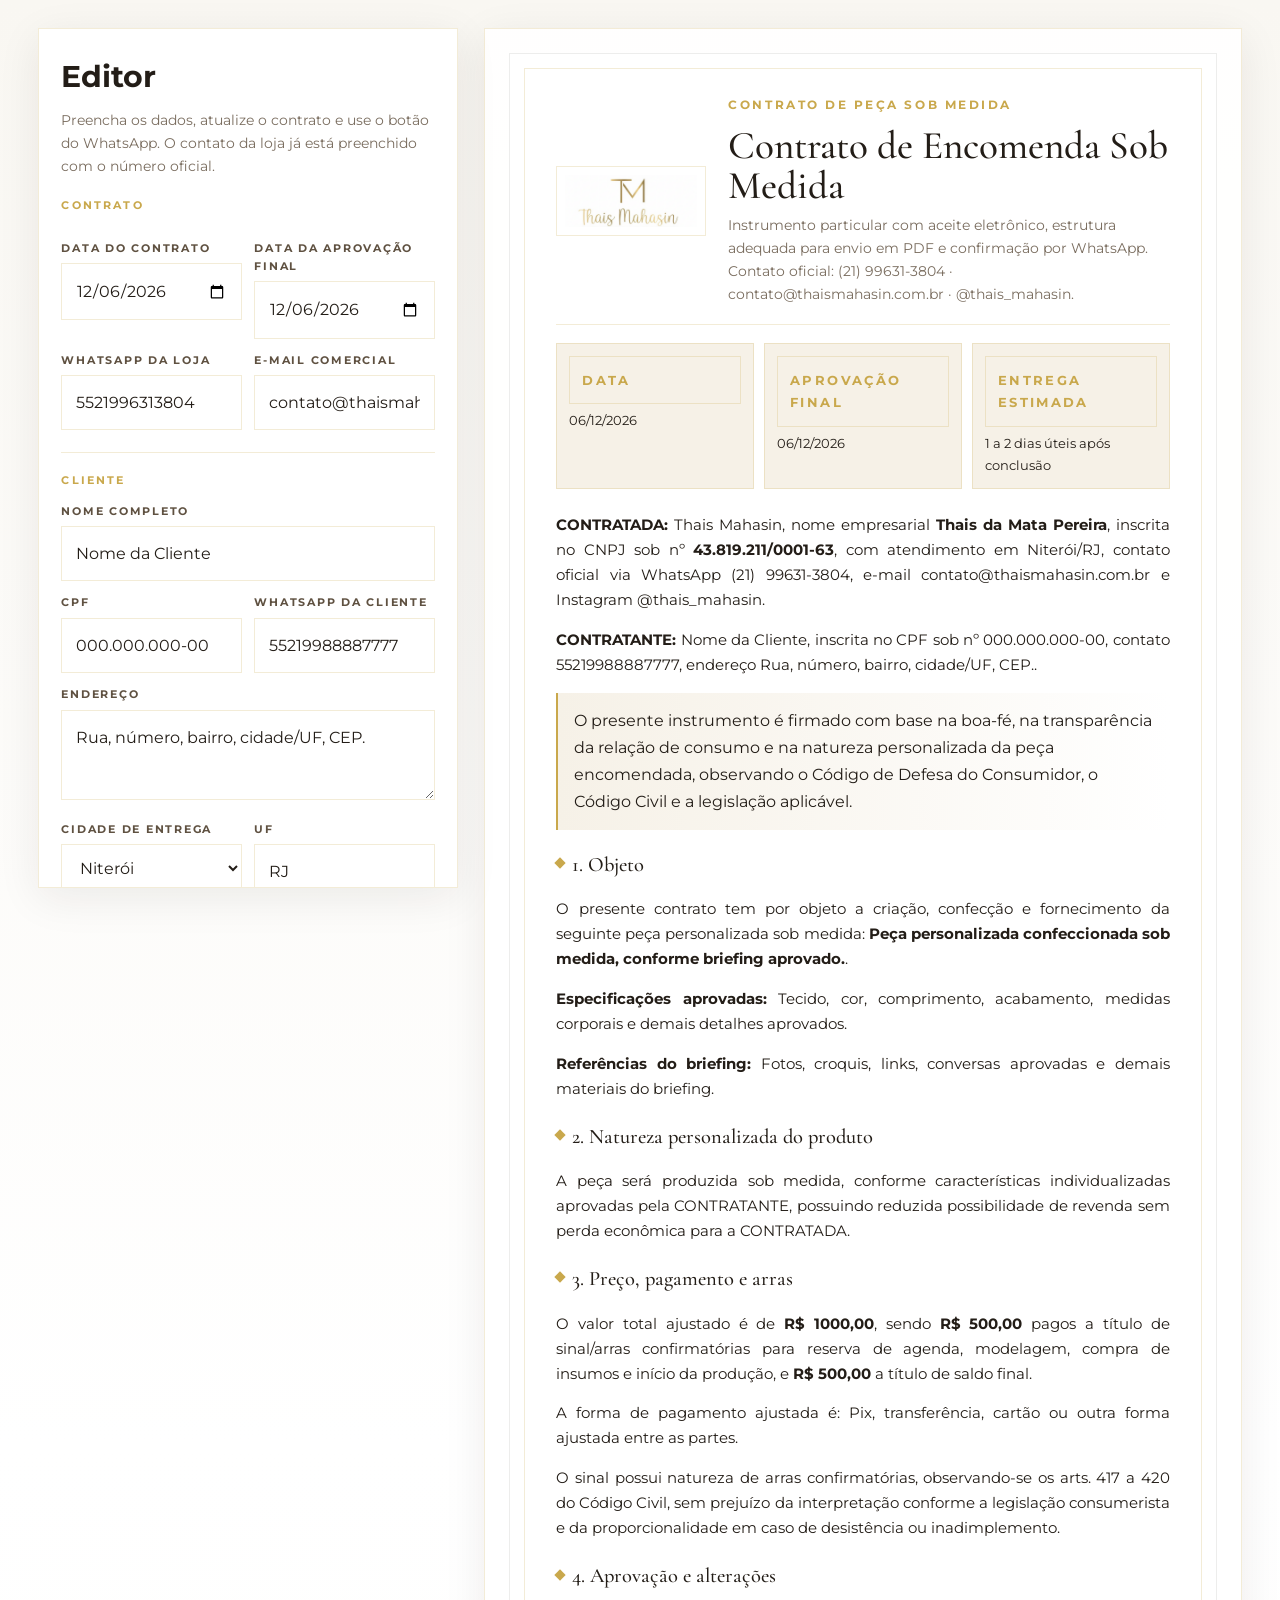
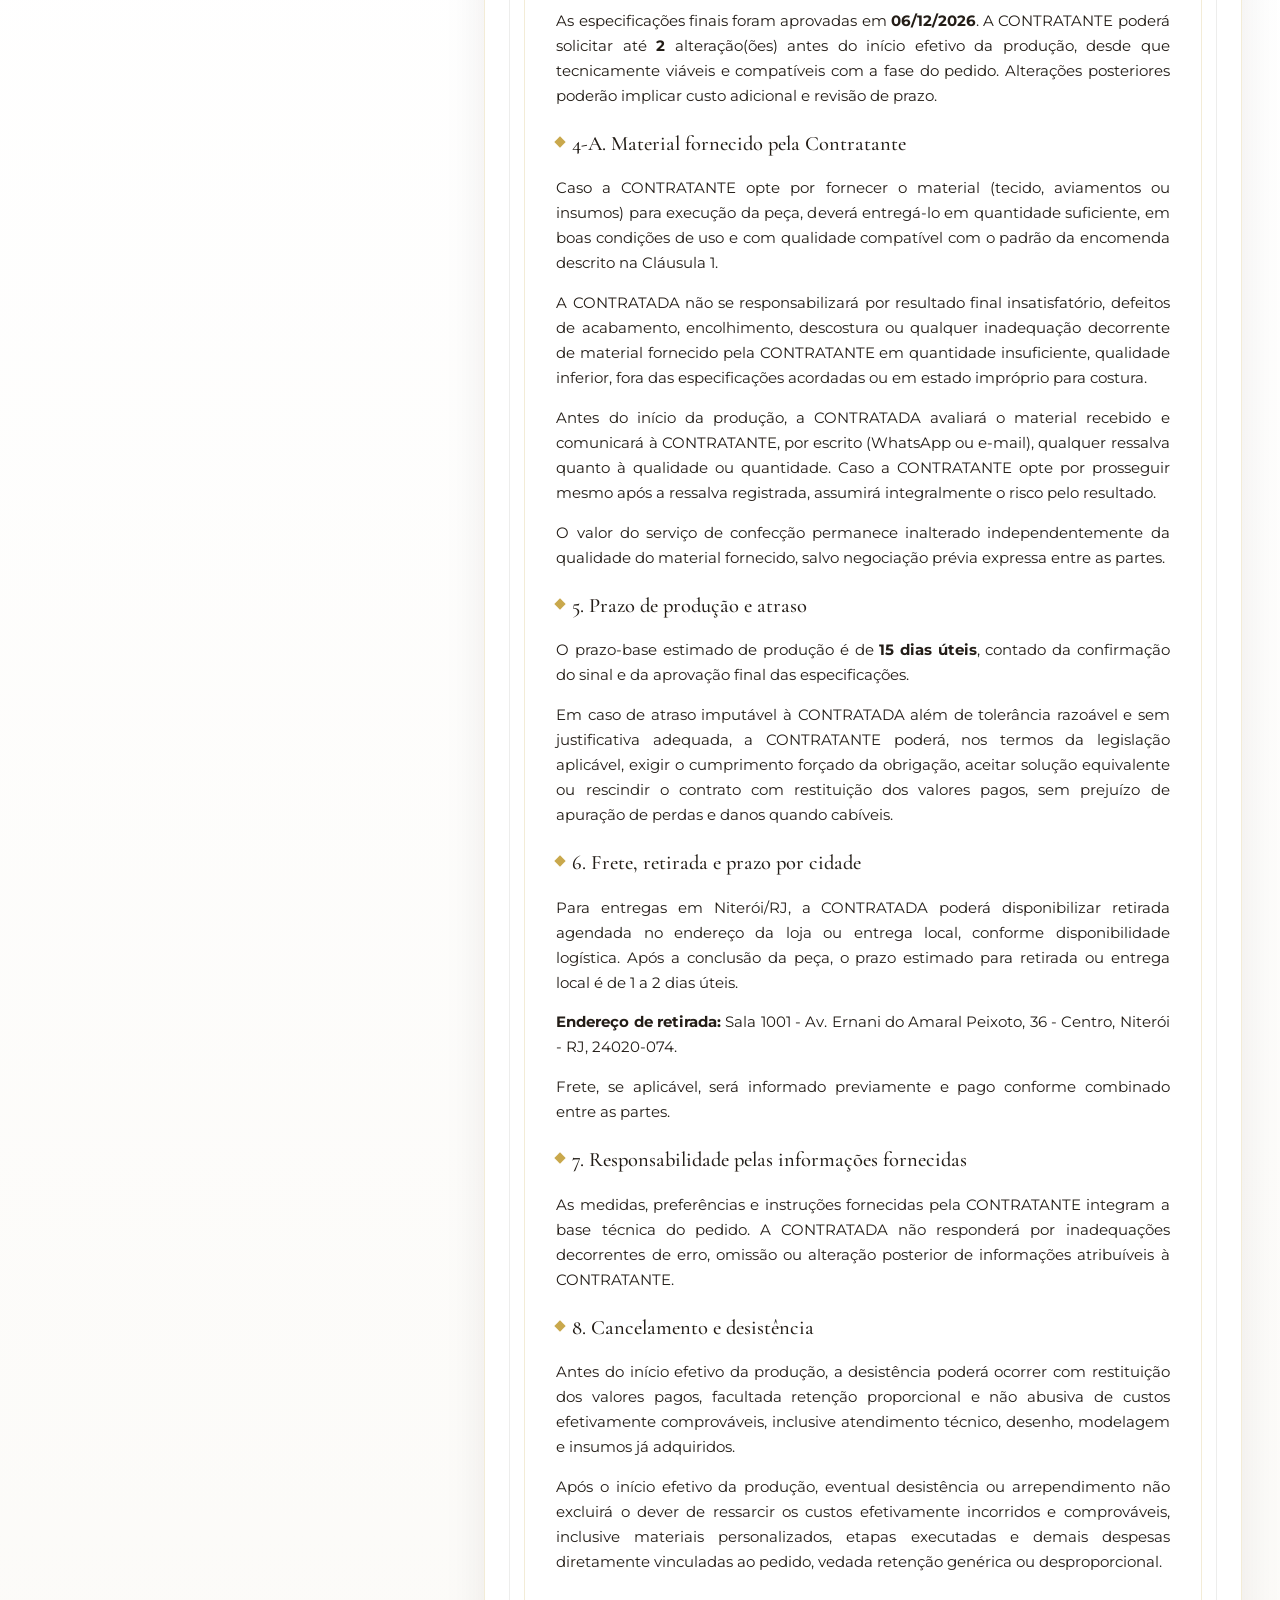
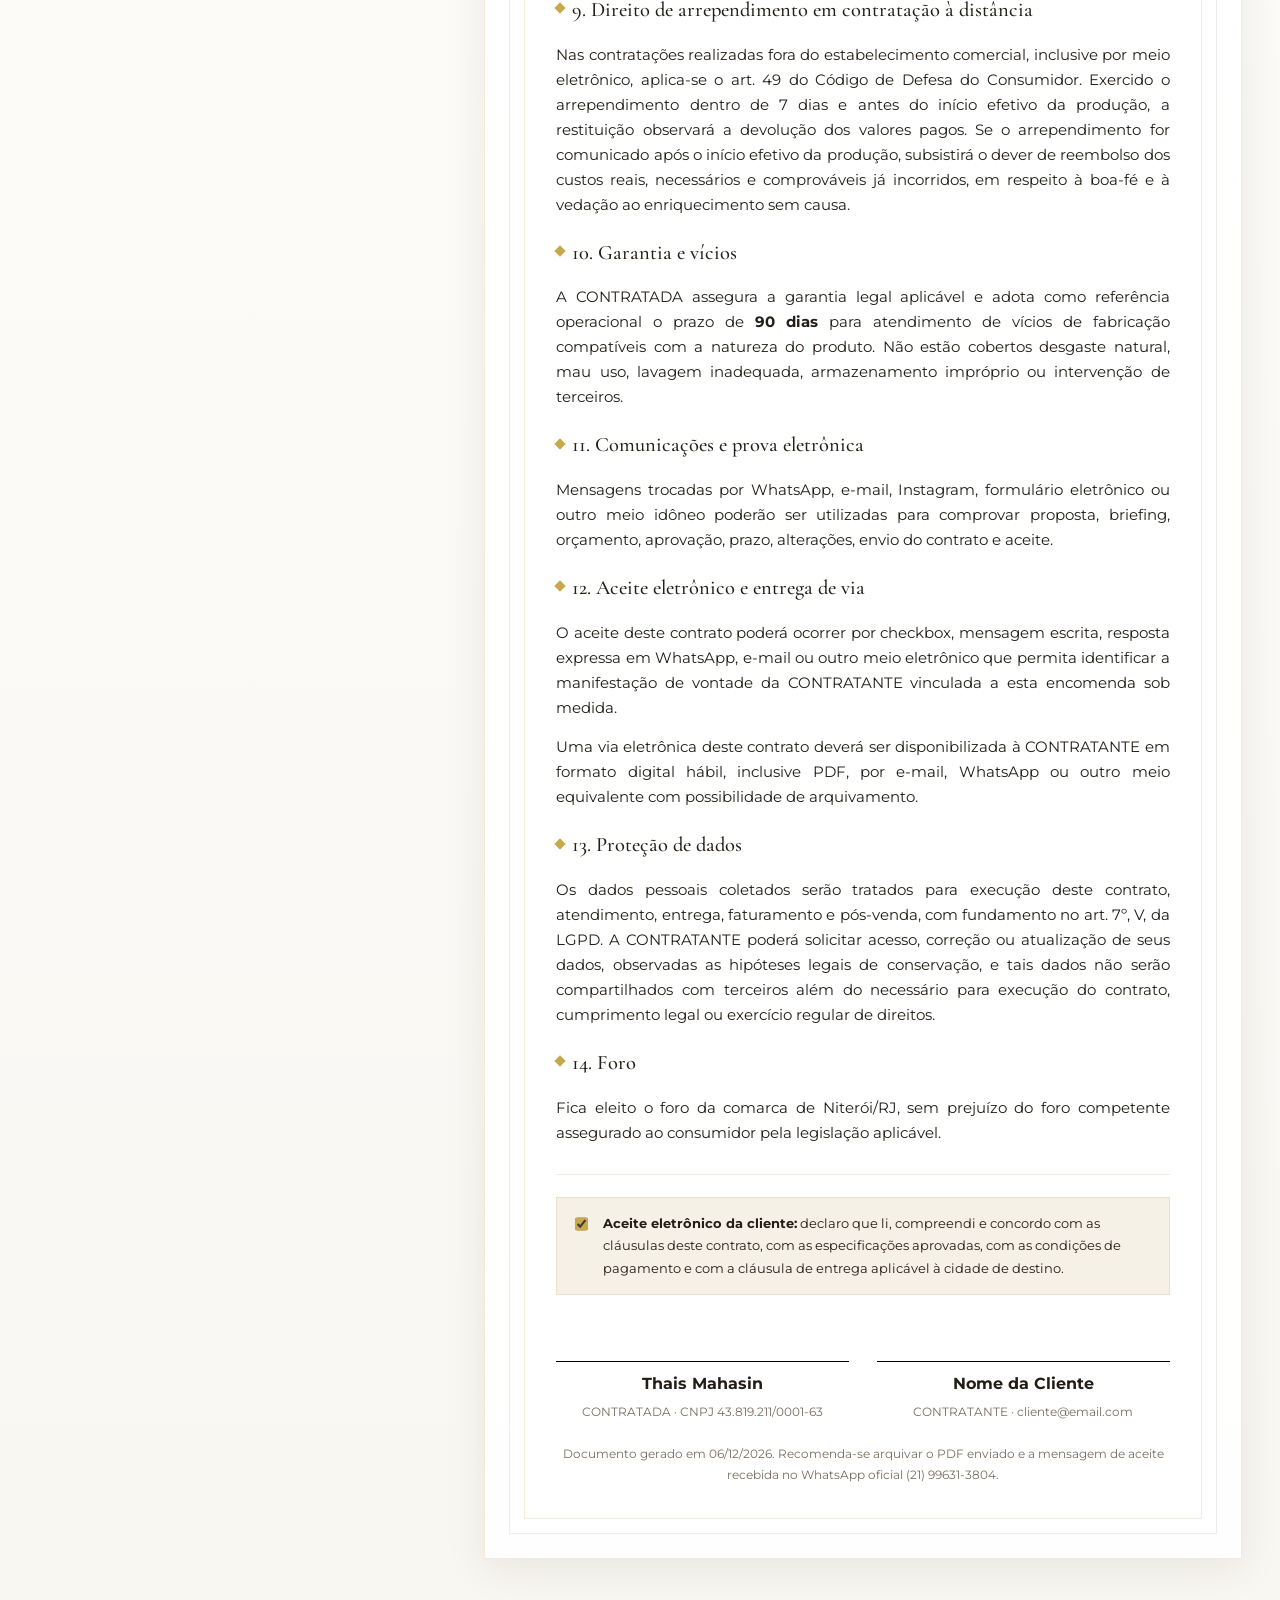
==== contract.html @ 8e506d3c "Add files via upload" ====
<!DOCTYPE html>
<html lang="pt-BR">
<head>
  <meta charset="UTF-8" />
  <meta name="viewport" content="width=device-width, initial-scale=1.0" />
  <title>Contrato | Thais Mahasin</title>
  <link rel="preconnect" href="https://fonts.googleapis.com" />
  <link rel="preconnect" href="https://fonts.gstatic.com" crossorigin />
  <link href="https://fonts.googleapis.com/css2?family=Cormorant+Garamond:wght@400;500;600&family=Montserrat:wght@300;400;500;600;700&display=swap" rel="stylesheet" />
  <style>
    :root {
      --bg: #faf8f4;
      --card: #ffffff;
      --text: #231d17;
      --muted: #7a6d5f;
      --gold: #c9a84c;
      --gold-2: #e4cc86;
      --line: rgba(201,168,76,.22);
      --soft: #f6f1e7;
      --shadow: 0 10px 40px rgba(35,29,23,.08);
      --ok: #128c7e;
    }
    * { box-sizing: border-box; }
    body {
      margin: 0;
      font-family: 'Montserrat', sans-serif;
      color: var(--text);
      background: linear-gradient(180deg, #f9f7f2 0%, #fff 30%, #f9f7f2 100%);
      line-height: 1.7;
    }
    .container { width: min(94%, 1380px); margin: 0 auto; }
    .hero {
      padding: 36px 0 22px;
      border-bottom: 1px solid var(--line);
      background: radial-gradient(circle at top right, rgba(201,168,76,.08), transparent 30%), var(--bg);
    }
    .hero-grid { display: grid; grid-template-columns: 360px 1fr; gap: 28px; align-items: center; }
    .brand, .panel, .preview { background: rgba(255,255,255,.94); border: 1px solid var(--line); box-shadow: var(--shadow); }
    .brand { padding: 24px; }
    .brand-top { display: flex; gap: 18px; align-items: center; }
    .brand-logo { width: 120px; border: 1px solid var(--line); padding: 8px; background: #fff; }
    .brand h1, .title, .contract-title, .clause-title { font-family: 'Cormorant Garamond', serif; font-weight: 500; }
    .brand h1 { margin: 0 0 4px; font-size: 2rem; }
    .eyebrow {
      font-size: .72rem; text-transform: uppercase; letter-spacing: .22em; color: var(--gold); font-weight: 700; margin-bottom: 10px;
    }
    .hero-copy .title { font-size: clamp(2.1rem, 4vw, 3.2rem); margin: 0 0 8px; line-height: 1.05; }
    .hero-copy p { margin: 0; color: var(--muted); max-width: 720px; }
    .meta { margin-top: 18px; display: grid; grid-template-columns: 1fr 1fr; gap: 12px; }
    .meta div { padding: 12px; background: var(--soft); border: 1px solid var(--line); font-size: .82rem; }
    .workspace { padding: 28px 0 54px; }
    .grid { display: grid; grid-template-columns: 420px 1fr; gap: 26px; align-items: start; }
    .panel { padding: 22px; position: sticky; top: 20px; max-height: calc(100vh - 40px); overflow: auto; }
    .panel-title { margin: 0 0 6px; font-size: 1.9rem; }
    .panel-sub { margin: 0 0 18px; color: var(--muted); font-size: .85rem; }
    .section { margin-top: 22px; padding-top: 18px; border-top: 1px solid var(--line); }
    .section:first-of-type { margin-top: 0; padding-top: 0; border-top: 0; }
    .section-name { font-size: .68rem; text-transform: uppercase; letter-spacing: .2em; color: var(--gold); font-weight: 700; margin-bottom: 12px; }
    label { display: block; font-size: .68rem; text-transform: uppercase; letter-spacing: .16em; font-weight: 700; color: #5f5141; margin: 12px 0 6px; }
    input, textarea, select {
      width: 100%; border: 1px solid var(--line); background: #fff; padding: 13px 14px; font: inherit; color: var(--text);
    }
    textarea { min-height: 90px; resize: vertical; }
    input:focus, textarea:focus, select:focus { outline: 2px solid rgba(201,168,76,.14); border-color: var(--gold); }
    .two { display: grid; grid-template-columns: 1fr 1fr; gap: 12px; }
    .actions { display: flex; flex-wrap: wrap; gap: 10px; margin-top: 18px; }
    button {
      border: 0; cursor: pointer; padding: 13px 18px; font: inherit; font-size: .76rem; text-transform: uppercase; letter-spacing: .14em; font-weight: 700;
    }
    .btn-gold { background: linear-gradient(135deg, var(--gold), var(--gold-2)); color: #fff; }
    .btn-outline { background: transparent; border: 1px solid var(--line); color: var(--text); }
    .btn-wa { background: var(--ok); color: #fff; }
    .hint { margin-top: 14px; padding: 14px; background: var(--soft); border: 1px solid var(--line); color: var(--muted); font-size: .8rem; }

    .preview { padding: 24px; }
    .sheet { max-width: 860px; margin: 0 auto; background: #fff; border: 1px solid rgba(35,29,23,.08); position: relative; }
    .sheet::before { content: ''; position: absolute; inset: 14px; border: 1px solid var(--line); pointer-events: none; }
    .sheet-inner { position: relative; z-index: 1; padding: 42px 46px 48px; }
    .contract-head { display: grid; grid-template-columns: 150px 1fr; gap: 22px; align-items: center; padding-bottom: 18px; border-bottom: 1px solid var(--line); }
    .contract-logo { width: 150px; background: #fff; border: 1px solid var(--line); padding: 8px; }
    .contract-title { margin: 0 0 8px; font-size: 2.45rem; line-height: 1.02; }
    .contract-sub { color: var(--muted); font-size: .85rem; }
    .ribbon { display: grid; grid-template-columns: repeat(3, 1fr); gap: 10px; margin: 18px 0 24px; }
    .ribbon div { border: 1px solid var(--line); background: var(--soft); padding: 12px; font-size: .82rem; }
    .mini { font-size: .63rem; text-transform: uppercase; letter-spacing: .18em; color: var(--gold); font-weight: 700; margin-bottom: 5px; }
    .contract-body p, .contract-body li { font-size: .92rem; text-align: justify; }
    .clause-title { font-size: 1.28rem; margin: 18px 0 8px; padding-left: 16px; position: relative; }
    .clause-title::before { content: ''; position: absolute; left: 0; top: .55em; width: 8px; height: 8px; background: var(--gold); transform: rotate(45deg); }
    .highlight { padding: 14px 16px; background: linear-gradient(90deg, var(--soft), #fff); border-left: 2px solid var(--gold); margin: 14px 0; }
    .signature { margin-top: 28px; border-top: 1px solid var(--line); padding-top: 22px; }
    .accept-box { padding: 14px; background: var(--soft); border: 1px solid var(--line); display: flex; gap: 12px; align-items: flex-start; font-size: .84rem; }
    .accept-box input { width: 18px; height: 18px; accent-color: var(--gold); margin-top: 3px; }
    .sign-grid { display: grid; grid-template-columns: 1fr 1fr; gap: 28px; margin-top: 22px; }
    .sign { padding-top: 44px; text-align: center; }
    .line { border-top: 1px solid #000; margin-bottom: 8px; }
    .foot { text-align: center; color: var(--muted); font-size: .74rem; margin-top: 20px; }

    @media (max-width: 1100px) {
      .hero-grid, .grid { grid-template-columns: 1fr; }
      .panel { position: static; max-height: none; }
    }
    @media (max-width: 760px) {
      .two, .ribbon, .meta, .contract-head, .sign-grid { grid-template-columns: 1fr; }
      .sheet-inner { padding: 24px; }
    }
    @media print {
      @page { size: A4; margin: 10mm; }
      .hero, .panel { display: none !important; }
      .workspace { padding: 0; }
      .preview { padding: 0; border: 0; box-shadow: none; }
      .sheet { max-width: none; border: 0; box-shadow: none; }
      .sheet-inner { padding: 16mm 12mm; }
      .sheet::before { inset: 8px; }
    }
  </style>
</head>
<body>
  <section class="workspace">
    <div class="container">
      <div class="grid">
        <aside class="panel">
          <h3 class="panel-title">Editor</h3>
          <p class="panel-sub">Preencha os dados, atualize o contrato e use o botão do WhatsApp. O contato da loja já está preenchido com o número oficial.</p>
          <div class="section">
            <div class="section-name">Contrato</div>
            <div class="two">
              <div>
                <label for="contractDate">Data do contrato</label>
                <input id="contractDate" type="date" />
              </div>
              <div>
                <label for="approvalDate">Data da aprovação final</label>
                <input id="approvalDate" type="date" />
              </div>
            </div>
            <div class="two">
              <div>
                <label for="storeWhatsApp">WhatsApp da loja</label>
                <input id="storeWhatsApp" value="5521996313804" />
              </div>
              <div>
                <label for="storeEmail">E-mail comercial</label>
                <input id="storeEmail" value="contato@thaismahasin.com.br" />
              </div>
            </div>
          </div>

          <div class="section">
            <div class="section-name">Cliente</div>
            <label for="clientName">Nome completo</label>
            <input id="clientName" value="Nome da Cliente" />
            <div class="two">
              <div>
                <label for="clientDoc">CPF</label>
                <input id="clientDoc" value="000.000.000-00" />
              </div>
              <div>
                <label for="clientPhone">WhatsApp da cliente</label>
                <input id="clientPhone" value="55219988887777" />
              </div>
            </div>
            <label for="clientAddress">Endereço</label>
            <textarea id="clientAddress">Rua, número, bairro, cidade/UF, CEP.</textarea>
            <div class="two">
              <div>
                <label for="clientCity">Cidade de entrega</label>
                <select id="clientCity">
                  <option>Niterói</option>
                  <option>São Gonçalo</option>
                  <option>Rio de Janeiro</option>
                  <option>Maricá</option>
                  <option>Itaboraí</option>
                  <option>Outra cidade</option>
                </select>
              </div>
              <div>
                <label for="clientState">UF</label>
                <input id="clientState" value="RJ" />
              </div>
            </div>
            <label for="digitalEmail">E-mail</label>
            <input id="digitalEmail" value="cliente@email.com" />
          </div>

          <div class="section">
            <div class="section-name">Peça</div>
            <label for="productDescription">Descrição da peça</label>
            <textarea id="productDescription">Peça personalizada confeccionada sob medida, conforme briefing aprovado.</textarea>
            <label for="measurements">Medidas e especificações</label>
            <textarea id="measurements">Tecido, cor, comprimento, acabamento, medidas corporais e demais detalhes aprovados.</textarea>
            <label for="references">Referências e anexos</label>
            <textarea id="references">Fotos, croquis, links, conversas aprovadas e demais materiais do briefing.</textarea>
          </div>

          <div class="section">
            <div class="section-name">Condições comerciais</div>
            <div class="two">
              <div>
                <label for="totalPrice">Valor total (R$)</label>
                <input id="totalPrice" value="1000,00" />
              </div>
              <div>
                <label for="signalValue">Sinal / arras (R$)</label>
                <input id="signalValue" value="500,00" />
              </div>
            </div>
            <div class="two">
              <div>
                <label for="remainingPayment">Saldo final (R$)</label>
                <input id="remainingPayment" value="500,00" />
              </div>
              <div>
                <label for="productionDays">Prazo base de produção</label>
                <input id="productionDays" value="15 dias úteis" />
              </div>
            </div>
            <div class="two">
              <div>
                <label for="maxChanges">Máximo de alterações</label>
                <input id="maxChanges" value="2" />
              </div>
              <div>
                <label for="warrantyDays">Garantia (dias)</label>
                <input id="warrantyDays" value="90" />
              </div>
            </div>
            <label for="paymentMethod">Forma de pagamento</label>
            <input id="paymentMethod" value="Pix, transferência, cartão ou outra forma ajustada entre as partes" />
            <label for="pickupAddress">Endereço de retirada</label>
            <textarea id="pickupAddress">Sala 1001 - Av. Ernani do Amaral Peixoto, 36 - Centro, Niterói - RJ, 24020-074.</textarea>
            <label for="extraDelivery">Observações sobre entrega</label>
            <textarea id="extraDelivery">Frete, se aplicável, será informado previamente e pago conforme combinado entre as partes.</textarea>
          </div>

          <div class="actions">
            <button class="btn-gold" onclick="updateContract()">Atualizar contrato</button>
            <button class="btn-outline" onclick="window.print()">Gerar PDF</button>
            <button class="btn-wa" onclick="sendWhatsAppAcceptance()">Aceitar contrato</button>
          </div>

          <div class="hint">
            O botão <strong>Aceitar contrato</strong> abre o WhatsApp oficial da marca com uma mensagem pronta para a cliente confirmar eletronicamente a encomenda. Esse aceite é útil como prova complementar junto com o PDF enviado à cliente.
          </div>
        </aside>

        <main class="preview">
          <div class="sheet">
            <div class="sheet-inner" id="contract"></div>
          </div>
        </main>
      </div>
    </div>
  </section>

  <script>
    const COMPANY = {
      fantasyName: 'Thais Mahasin',
      legalName: 'Thais da Mata Pereira',
      cnpj: '43.819.211/0001-63',
      city: 'Niterói/RJ',
      pickupAddress: 'Sala 1001 - Av. Ernani do Amaral Peixoto, 36 - Centro, Niterói - RJ, 24020-074.',
      whatsapp: '(21) 99631-3804',
      whatsappDigits: '5521996313804',
      email: 'contato@thaismahasin.com.br',
      instagram: '@thais_mahasin',
      hours: 'Seg a Sex, 9h – 18h'
    };

    function g(id) { return document.getElementById(id).value.trim(); }
    function fmtDate(v) {
      if (!v) return '__/__/____';
      const [y,m,d] = v.split('-');
      return `${d}/${m}/${y}`;
    }
    function normalizePhone(v) { return (v || '').replace(/\D/g, ''); }

    function freightRule(city, uf) {
      const c = (city || '').toLowerCase();
      uf = (uf || '').toUpperCase();
      if (c === 'niterói') return {
        eta: '1 a 2 dias úteis após conclusão',
        clause: 'Para entregas em Niterói/RJ, a CONTRATADA poderá disponibilizar retirada agendada no endereço da loja ou entrega local, conforme disponibilidade logística. Após a conclusão da peça, o prazo estimado para retirada ou entrega local é de 1 a 2 dias úteis.'
      };
      if (c === 'são gonçalo') return {
        eta: '1 a 3 dias úteis após conclusão',
        clause: 'Para entregas em São Gonçalo/RJ, a entrega poderá ocorrer por motoboy, operador logístico local ou retirada agendada na loja, com frete previamente informado. Após a conclusão da peça, o prazo estimado é de 1 a 3 dias úteis.'
      };
      if (c === 'rio de janeiro') return {
        eta: '2 a 4 dias úteis após conclusão',
        clause: 'Para entregas na cidade do Rio de Janeiro/RJ, a entrega poderá ocorrer por operador logístico, aplicativo ou retirada agendada na loja. O frete será previamente informado e o prazo estimado, após a conclusão da peça, é de 2 a 4 dias úteis.'
      };
      if (c === 'maricá' || c === 'itaboraí') return {
        eta: '2 a 5 dias úteis após conclusão',
        clause: `Para entregas em ${city}/${uf}, a entrega poderá ocorrer por envio regional ou retirada na loja, conforme ajuste entre as partes. O frete será previamente informado e o prazo estimado, após a conclusão da peça, é de 2 a 5 dias úteis.`
      };
      return {
        eta: '2 a 7 dias úteis após conclusão',
        clause: `Para entregas em ${city}/${uf}, o envio poderá ocorrer por Correios, transportadora ou outro operador logístico compatível. O frete será previamente informado e o prazo de transporte passará a contar após a conclusão da peça e a quitação do saldo.`
      };
    }

    function dataObj() {
      return {
        contractDate: fmtDate(g('contractDate')),
        approvalDate: fmtDate(g('approvalDate')),
        clientName: g('clientName'),
        clientDoc: g('clientDoc'),
        clientPhone: g('clientPhone'),
        clientAddress: g('clientAddress'),
        clientCity: g('clientCity'),
        clientState: g('clientState'),
        digitalEmail: g('digitalEmail'),
        productDescription: g('productDescription'),
        measurements: g('measurements'),
        references: g('references'),
        totalPrice: g('totalPrice'),
        signalValue: g('signalValue'),
        remainingPayment: g('remainingPayment'),
        productionDays: g('productionDays'),
        maxChanges: g('maxChanges'),
        warrantyDays: g('warrantyDays'),
        paymentMethod: g('paymentMethod'),
        pickupAddress: g('pickupAddress'),
        extraDelivery: g('extraDelivery')
      };
    }

    function updateContract() {
      const d = dataObj();
      const freight = freightRule(d.clientCity, d.clientState);
      document.getElementById('contract').innerHTML = `
        <div class="contract-head">
          <img class="contract-logo" src="assets/img/logo/logo.png" alt="Logo Thais Mahasin" />
          <div>
            <div class="eyebrow">Contrato de peça sob medida</div>
            <h1 class="contract-title">Contrato de Encomenda Sob Medida</h1>
            <div class="contract-sub">Instrumento particular com aceite eletrônico, estrutura adequada para envio em PDF e confirmação por WhatsApp. Contato oficial: ${COMPANY.whatsapp} · ${COMPANY.email} · ${COMPANY.instagram}.</div>
          </div>
        </div>

        <div class="ribbon">
          <div><div class="mini">Data</div>${d.contractDate}</div>
          <div><div class="mini">Aprovação final</div>${d.approvalDate}</div>
          <div><div class="mini">Entrega estimada</div>${freight.eta}</div>
        </div>

        <div class="contract-body">
          <p><strong>CONTRATADA:</strong> ${COMPANY.fantasyName}, nome empresarial <strong>${COMPANY.legalName}</strong>, inscrita no CNPJ sob nº <strong>${COMPANY.cnpj}</strong>, com atendimento em ${COMPANY.city}, contato oficial via WhatsApp ${COMPANY.whatsapp}, e-mail ${COMPANY.email} e Instagram ${COMPANY.instagram}.</p>
          <p><strong>CONTRATANTE:</strong> ${d.clientName}, inscrita no CPF sob nº ${d.clientDoc}, contato ${d.clientPhone}, endereço ${d.clientAddress}.</p>

          <div class="highlight">O presente instrumento é firmado com base na boa-fé, na transparência da relação de consumo e na natureza personalizada da peça encomendada, observando o Código de Defesa do Consumidor, o Código Civil e a legislação aplicável.</div>

          <h3 class="clause-title">1. Objeto</h3>
          <p>O presente contrato tem por objeto a criação, confecção e fornecimento da seguinte peça personalizada sob medida: <strong>${d.productDescription}</strong>.</p>
          <p><strong>Especificações aprovadas:</strong> ${d.measurements}</p>
          <p><strong>Referências do briefing:</strong> ${d.references}</p>

          <h3 class="clause-title">2. Natureza personalizada do produto</h3>
          <p>A peça será produzida sob medida, conforme características individualizadas aprovadas pela CONTRATANTE, possuindo reduzida possibilidade de revenda sem perda econômica para a CONTRATADA.</p>

          <h3 class="clause-title">3. Preço, pagamento e arras</h3>
          <p>O valor total ajustado é de <strong>R$ ${d.totalPrice}</strong>, sendo <strong>R$ ${d.signalValue}</strong> pagos a título de sinal/arras confirmatórias para reserva de agenda, modelagem, compra de insumos e início da produção, e <strong>R$ ${d.remainingPayment}</strong> a título de saldo final.</p>
          <p>A forma de pagamento ajustada é: ${d.paymentMethod}.</p>
          <p>O sinal possui natureza de arras confirmatórias, observando-se os arts. 417 a 420 do Código Civil, sem prejuízo da interpretação conforme a legislação consumerista e da proporcionalidade em caso de desistência ou inadimplemento.</p>

          <h3 class="clause-title">4. Aprovação e alterações</h3>
          <p>As especificações finais foram aprovadas em <strong>${d.approvalDate}</strong>. A CONTRATANTE poderá solicitar até <strong>${d.maxChanges}</strong> alteração(ões) antes do início efetivo da produção, desde que tecnicamente viáveis e compatíveis com a fase do pedido. Alterações posteriores poderão implicar custo adicional e revisão de prazo.</p>

          <h3 class="clause-title">4-A. Material fornecido pela Contratante</h3>
          <p>Caso a CONTRATANTE opte por fornecer o material (tecido, aviamentos ou insumos) para execução da peça, deverá entregá-lo em quantidade suficiente, em boas condições de uso e com qualidade compatível com o padrão da encomenda descrito na Cláusula 1.</p>
          <p>A CONTRATADA não se responsabilizará por resultado final insatisfatório, defeitos de acabamento, encolhimento, descostura ou qualquer inadequação decorrente de material fornecido pela CONTRATANTE em quantidade insuficiente, qualidade inferior, fora das especificações acordadas ou em estado impróprio para costura.</p>
          <p>Antes do início da produção, a CONTRATADA avaliará o material recebido e comunicará à CONTRATANTE, por escrito (WhatsApp ou e-mail), qualquer ressalva quanto à qualidade ou quantidade. Caso a CONTRATANTE opte por prosseguir mesmo após a ressalva registrada, assumirá integralmente o risco pelo resultado.</p>
          <p>O valor do serviço de confecção permanece inalterado independentemente da qualidade do material fornecido, salvo negociação prévia expressa entre as partes.</p>

          <h3 class="clause-title">5. Prazo de produção e atraso</h3>
          <p>O prazo-base estimado de produção é de <strong>${d.productionDays}</strong>, contado da confirmação do sinal e da aprovação final das especificações.</p>
          <p>Em caso de atraso imputável à CONTRATADA além de tolerância razoável e sem justificativa adequada, a CONTRATANTE poderá, nos termos da legislação aplicável, exigir o cumprimento forçado da obrigação, aceitar solução equivalente ou rescindir o contrato com restituição dos valores pagos, sem prejuízo de apuração de perdas e danos quando cabíveis.</p>

          <h3 class="clause-title">6. Frete, retirada e prazo por cidade</h3>
          <p>${freight.clause}</p>
          <p><strong>Endereço de retirada:</strong> ${d.pickupAddress}</p>
          <p>${d.extraDelivery}</p>

          <h3 class="clause-title">7. Responsabilidade pelas informações fornecidas</h3>
          <p>As medidas, preferências e instruções fornecidas pela CONTRATANTE integram a base técnica do pedido. A CONTRATADA não responderá por inadequações decorrentes de erro, omissão ou alteração posterior de informações atribuíveis à CONTRATANTE.</p>

          <h3 class="clause-title">8. Cancelamento e desistência</h3>
          <p>Antes do início efetivo da produção, a desistência poderá ocorrer com restituição dos valores pagos, facultada retenção proporcional e não abusiva de custos efetivamente comprováveis, inclusive atendimento técnico, desenho, modelagem e insumos já adquiridos.</p>
          <p>Após o início efetivo da produção, eventual desistência ou arrependimento não excluirá o dever de ressarcir os custos efetivamente incorridos e comprováveis, inclusive materiais personalizados, etapas executadas e demais despesas diretamente vinculadas ao pedido, vedada retenção genérica ou desproporcional.</p>

          <h3 class="clause-title">9. Direito de arrependimento em contratação à distância</h3>
          <p>Nas contratações realizadas fora do estabelecimento comercial, inclusive por meio eletrônico, aplica-se o art. 49 do Código de Defesa do Consumidor. Exercido o arrependimento dentro de 7 dias e antes do início efetivo da produção, a restituição observará a devolução dos valores pagos. Se o arrependimento for comunicado após o início efetivo da produção, subsistirá o dever de reembolso dos custos reais, necessários e comprováveis já incorridos, em respeito à boa-fé e à vedação ao enriquecimento sem causa.</p>

          <h3 class="clause-title">10. Garantia e vícios</h3>
          <p>A CONTRATADA assegura a garantia legal aplicável e adota como referência operacional o prazo de <strong>${d.warrantyDays} dias</strong> para atendimento de vícios de fabricação compatíveis com a natureza do produto. Não estão cobertos desgaste natural, mau uso, lavagem inadequada, armazenamento impróprio ou intervenção de terceiros.</p>

          <h3 class="clause-title">11. Comunicações e prova eletrônica</h3>
          <p>Mensagens trocadas por WhatsApp, e-mail, Instagram, formulário eletrônico ou outro meio idôneo poderão ser utilizadas para comprovar proposta, briefing, orçamento, aprovação, prazo, alterações, envio do contrato e aceite.</p>

          <h3 class="clause-title">12. Aceite eletrônico e entrega de via</h3>
          <p>O aceite deste contrato poderá ocorrer por checkbox, mensagem escrita, resposta expressa em WhatsApp, e-mail ou outro meio eletrônico que permita identificar a manifestação de vontade da CONTRATANTE vinculada a esta encomenda sob medida.</p>
          <p>Uma via eletrônica deste contrato deverá ser disponibilizada à CONTRATANTE em formato digital hábil, inclusive PDF, por e-mail, WhatsApp ou outro meio equivalente com possibilidade de arquivamento.</p>

          <h3 class="clause-title">13. Proteção de dados</h3>
          <p>Os dados pessoais coletados serão tratados para execução deste contrato, atendimento, entrega, faturamento e pós-venda, com fundamento no art. 7º, V, da LGPD. A CONTRATANTE poderá solicitar acesso, correção ou atualização de seus dados, observadas as hipóteses legais de conservação, e tais dados não serão compartilhados com terceiros além do necessário para execução do contrato, cumprimento legal ou exercício regular de direitos.</p>

          <h3 class="clause-title">14. Foro</h3>
          <p>Fica eleito o foro da comarca de Niterói/RJ, sem prejuízo do foro competente assegurado ao consumidor pela legislação aplicável.</p>

          <div class="signature">
            <div class="accept-box">
              <input type="checkbox" checked />
              <div><strong>Aceite eletrônico da cliente:</strong> declaro que li, compreendi e concordo com as cláusulas deste contrato, com as especificações aprovadas, com as condições de pagamento e com a cláusula de entrega aplicável à cidade de destino.</div>
            </div>
            <div class="sign-grid">
              <div class="sign">
                <div class="line"></div>
                <strong>${COMPANY.fantasyName}</strong><br />
                <span style="color: var(--muted); font-size: .78rem;">CONTRATADA · CNPJ ${COMPANY.cnpj}</span>
              </div>
              <div class="sign">
                <div class="line"></div>
                <strong>${d.clientName}</strong><br />
                <span style="color: var(--muted); font-size: .78rem;">CONTRATANTE · ${d.digitalEmail}</span>
              </div>
            </div>
          </div>

          <div class="foot">Documento gerado em ${d.contractDate}. Recomenda-se arquivar o PDF enviado e a mensagem de aceite recebida no WhatsApp oficial ${COMPANY.whatsapp}.</div>
        </div>
      `;
    }

    function sendWhatsAppAcceptance() {
      updateContract();
      const d = dataObj();
      const storePhone = normalizePhone(g('storeWhatsApp'));
      if (!storePhone) {
        alert('Preencha o WhatsApp da loja no formato com DDI e DDD. Ex.: 5521999999999');
        return;
      }
      const message = [
        'Olá, Thais Mahasin.',
        '',
        `Eu, ${d.clientName}, confirmo o ACEITE ELETRÔNICO deste contrato de encomenda sob medida.`,
        `CPF: ${d.clientDoc}`,
        `Data do contrato: ${d.contractDate}`,
        `Data de aprovação final: ${d.approvalDate}`,
        '',
        'Declaro que li e concordo com as cláusulas do contrato, com as especificações da peça sob medida, com as condições de pagamento, com a política de alterações, com o prazo de produção e com a cláusula de frete/entrega aplicável à minha encomenda.',
        '',
        'Também confirmo o recebimento de uma via digital do contrato.',
        '',
        'Nome completo:',
        d.clientName,
        'E-mail:',
        d.digitalEmail
      ].join('\n');
      const url = `https://wa.me/${storePhone}?text=${encodeURIComponent(message)}`;
      window.open(url, '_blank');
    }

    function fillExample() {
      const today = new Date().toISOString().slice(0,10);
      document.getElementById('contractDate').value = today;
      document.getElementById('approvalDate').value = today;
      document.getElementById('clientName').value = 'Marina Oliveira';
      document.getElementById('clientDoc').value = '123.456.789-00';
      document.getElementById('clientPhone').value = '55219988887777';
      document.getElementById('clientAddress').value = 'Rua Exemplo, 145, Icaraí, Niterói/RJ, CEP 24220-000.';
      document.getElementById('clientCity').value = 'Niterói';
      document.getElementById('clientState').value = 'RJ';
      document.getElementById('digitalEmail').value = 'marina@email.com';
      document.getElementById('pickupAddress').value = 'Sala 1001 - Av. Ernani do Amaral Peixoto, 36 - Centro, Niterói - RJ, 24020-074.';
      updateContract();
    }

    (function init() {
      const today = new Date().toISOString().slice(0,10);
      document.getElementById('contractDate').value = today;
      document.getElementById('approvalDate').value = today;
      updateContract();
    })();
  </script>
</body>
</html>
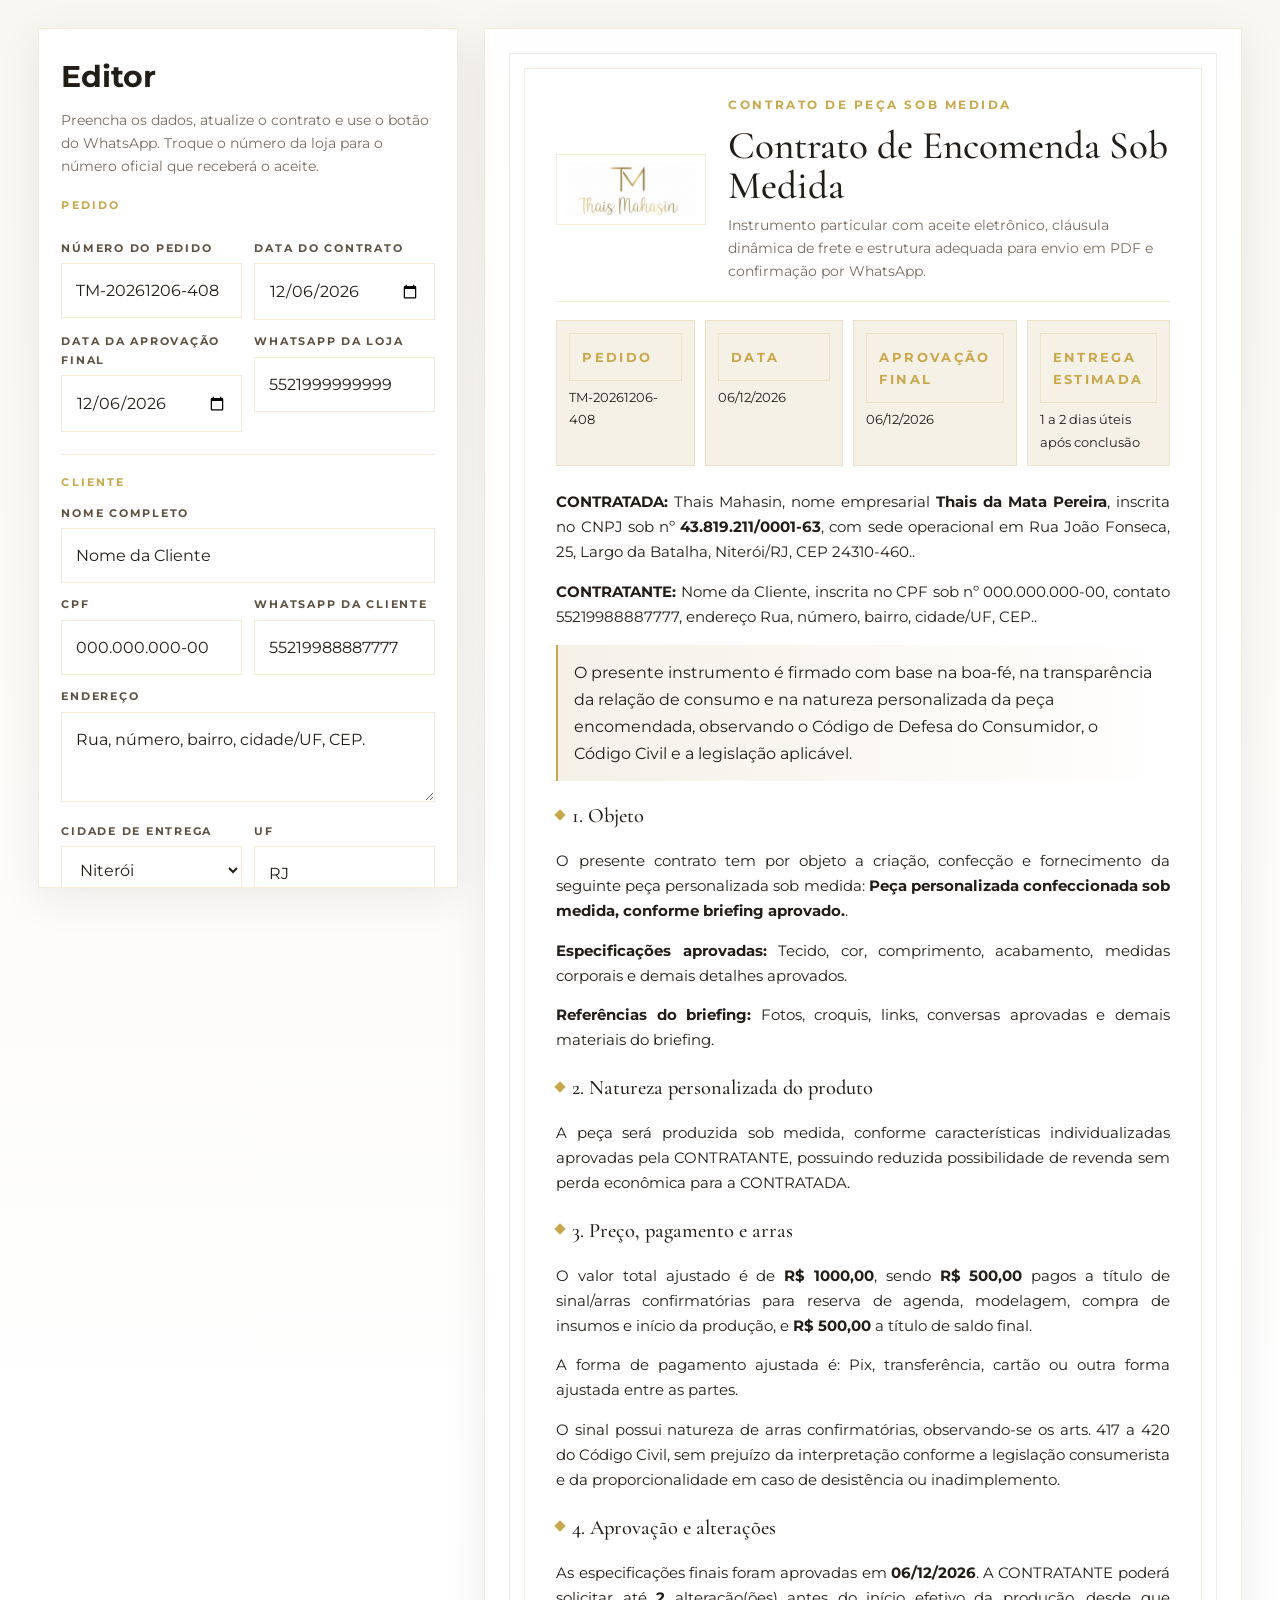
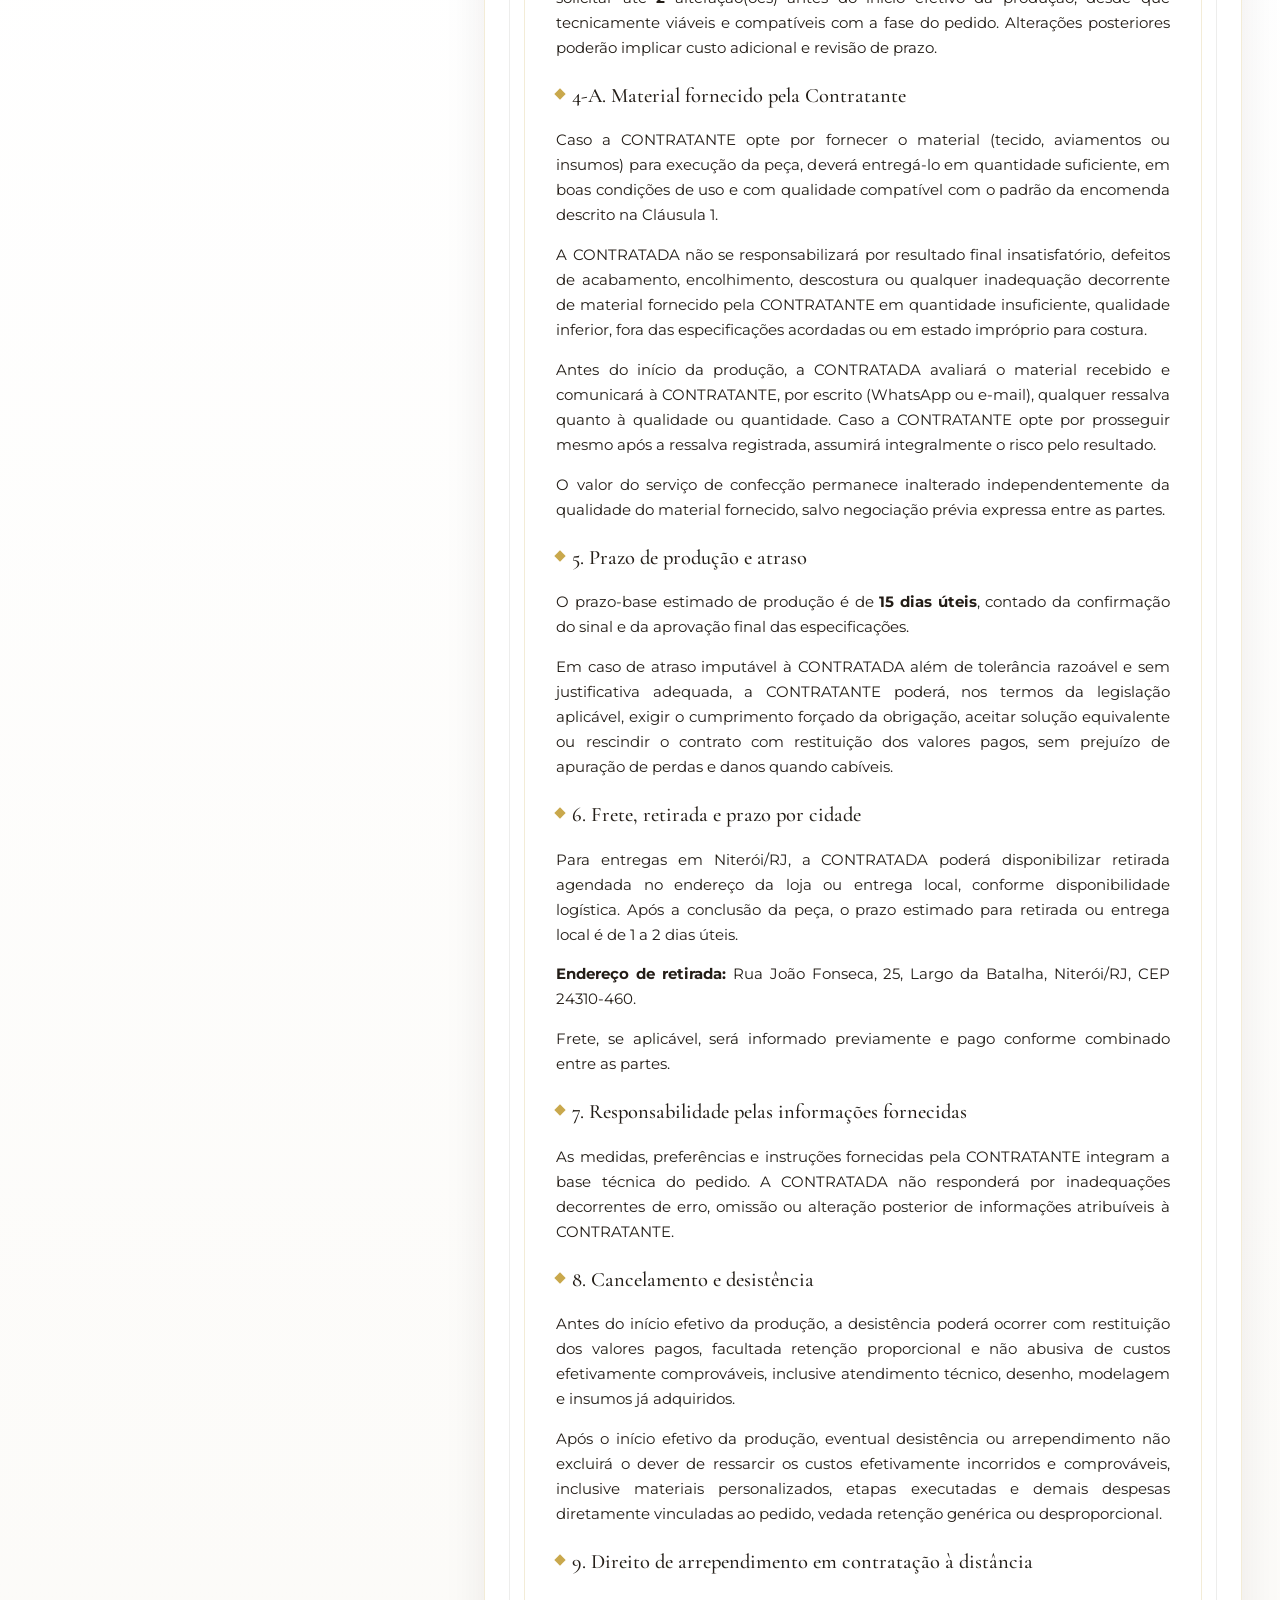
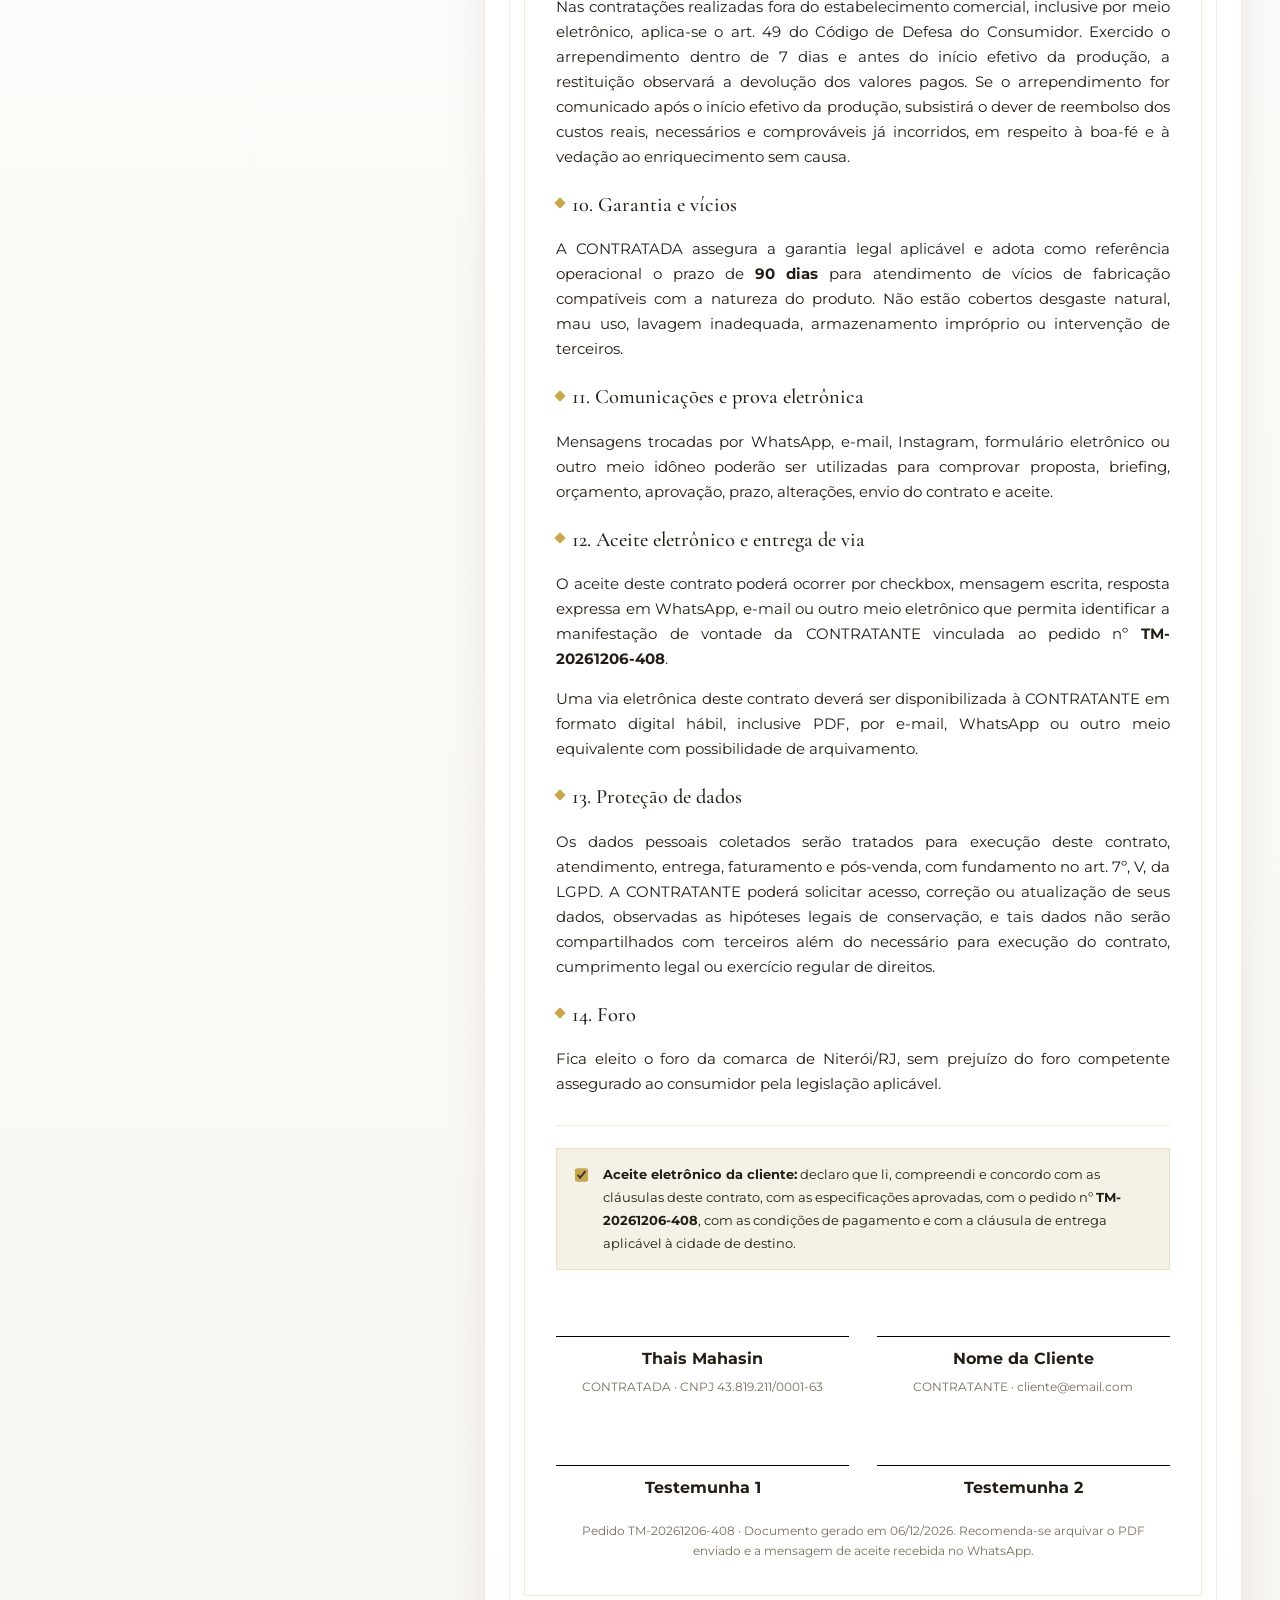
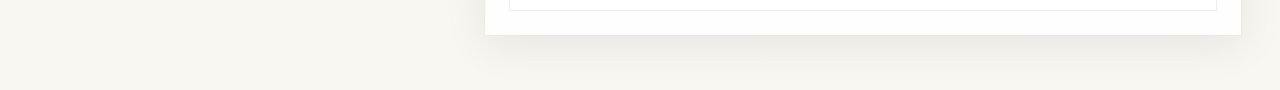
==== commit 1b5317d5: "Update contract details and improve text clarity" ====
--- a/contract.html
+++ b/contract.html
@@ -80,7 +80,7 @@
     .contract-logo { width: 150px; background: #fff; border: 1px solid var(--line); padding: 8px; }
     .contract-title { margin: 0 0 8px; font-size: 2.45rem; line-height: 1.02; }
     .contract-sub { color: var(--muted); font-size: .85rem; }
-    .ribbon { display: grid; grid-template-columns: repeat(3, 1fr); gap: 10px; margin: 18px 0 24px; }
+    .ribbon { display: grid; grid-template-columns: repeat(4, 1fr); gap: 10px; margin: 18px 0 24px; }
     .ribbon div { border: 1px solid var(--line); background: var(--soft); padding: 12px; font-size: .82rem; }
     .mini { font-size: .63rem; text-transform: uppercase; letter-spacing: .18em; color: var(--gold); font-weight: 700; margin-bottom: 5px; }
     .contract-body p, .contract-body li { font-size: .92rem; text-align: justify; }
@@ -120,27 +120,28 @@
       <div class="grid">
         <aside class="panel">
           <h3 class="panel-title">Editor</h3>
-          <p class="panel-sub">Preencha os dados, atualize o contrato e use o botão do WhatsApp. O contato da loja já está preenchido com o número oficial.</p>
+          <p class="panel-sub">Preencha os dados, atualize o contrato e use o botão do WhatsApp. Troque o número da loja para o número oficial que receberá o aceite.</p>
+
           <div class="section">
-            <div class="section-name">Contrato</div>
-            <div class="two">
+            <div class="section-name">Pedido</div>
+            <div class="two">
+              <div>
+                <label for="orderNumber">Número do pedido</label>
+                <input id="orderNumber" />
+              </div>
               <div>
                 <label for="contractDate">Data do contrato</label>
                 <input id="contractDate" type="date" />
               </div>
+            </div>
+            <div class="two">
               <div>
                 <label for="approvalDate">Data da aprovação final</label>
                 <input id="approvalDate" type="date" />
               </div>
-            </div>
-            <div class="two">
               <div>
                 <label for="storeWhatsApp">WhatsApp da loja</label>
-                <input id="storeWhatsApp" value="5521996313804" />
-              </div>
-              <div>
-                <label for="storeEmail">E-mail comercial</label>
-                <input id="storeEmail" value="contato@thaismahasin.com.br" />
+                <input id="storeWhatsApp" value="5521999999999" />
               </div>
             </div>
           </div>
@@ -227,7 +228,7 @@
             <label for="paymentMethod">Forma de pagamento</label>
             <input id="paymentMethod" value="Pix, transferência, cartão ou outra forma ajustada entre as partes" />
             <label for="pickupAddress">Endereço de retirada</label>
-            <textarea id="pickupAddress">Sala 1001 - Av. Ernani do Amaral Peixoto, 36 - Centro, Niterói - RJ, 24020-074.</textarea>
+            <textarea id="pickupAddress">Rua João Fonseca, 25, Largo da Batalha, Niterói/RJ, CEP 24310-460.</textarea>
             <label for="extraDelivery">Observações sobre entrega</label>
             <textarea id="extraDelivery">Frete, se aplicável, será informado previamente e pago conforme combinado entre as partes.</textarea>
           </div>
@@ -239,7 +240,7 @@
           </div>
 
           <div class="hint">
-            O botão <strong>Aceitar contrato</strong> abre o WhatsApp oficial da marca com uma mensagem pronta para a cliente confirmar eletronicamente a encomenda. Esse aceite é útil como prova complementar junto com o PDF enviado à cliente.
+            O botão <strong>Aceitar contrato</strong> abre o WhatsApp com uma mensagem pronta para a cliente confirmar o pedido. Esse aceite é útil como prova complementar junto com o PDF enviado à cliente.
           </div>
         </aside>
 
@@ -258,12 +259,7 @@
       legalName: 'Thais da Mata Pereira',
       cnpj: '43.819.211/0001-63',
       city: 'Niterói/RJ',
-      pickupAddress: 'Sala 1001 - Av. Ernani do Amaral Peixoto, 36 - Centro, Niterói - RJ, 24020-074.',
-      whatsapp: '(21) 99631-3804',
-      whatsappDigits: '5521996313804',
-      email: 'contato@thaismahasin.com.br',
-      instagram: '@thais_mahasin',
-      hours: 'Seg a Sex, 9h – 18h'
+      address: 'Rua João Fonseca, 25, Largo da Batalha, Niterói/RJ, CEP 24310-460.'
     };
 
     function g(id) { return document.getElementById(id).value.trim(); }
@@ -271,6 +267,10 @@
       if (!v) return '__/__/____';
       const [y,m,d] = v.split('-');
       return `${d}/${m}/${y}`;
+    }
+    function orderNo() {
+      const d = new Date();
+      return `TM-${d.getFullYear()}${String(d.getMonth()+1).padStart(2,'0')}${String(d.getDate()).padStart(2,'0')}-${Math.floor(Math.random()*900+100)}`;
     }
     function normalizePhone(v) { return (v || '').replace(/\D/g, ''); }
 
@@ -301,6 +301,7 @@
 
     function dataObj() {
       return {
+        orderNumber: g('orderNumber'),
         contractDate: fmtDate(g('contractDate')),
         approvalDate: fmtDate(g('approvalDate')),
         clientName: g('clientName'),
@@ -334,18 +335,19 @@
           <div>
             <div class="eyebrow">Contrato de peça sob medida</div>
             <h1 class="contract-title">Contrato de Encomenda Sob Medida</h1>
-            <div class="contract-sub">Instrumento particular com aceite eletrônico, estrutura adequada para envio em PDF e confirmação por WhatsApp. Contato oficial: ${COMPANY.whatsapp} · ${COMPANY.email} · ${COMPANY.instagram}.</div>
+            <div class="contract-sub">Instrumento particular com aceite eletrônico, cláusula dinâmica de frete e estrutura adequada para envio em PDF e confirmação por WhatsApp.</div>
           </div>
         </div>
 
         <div class="ribbon">
+          <div><div class="mini">Pedido</div>${d.orderNumber}</div>
           <div><div class="mini">Data</div>${d.contractDate}</div>
           <div><div class="mini">Aprovação final</div>${d.approvalDate}</div>
           <div><div class="mini">Entrega estimada</div>${freight.eta}</div>
         </div>
 
         <div class="contract-body">
-          <p><strong>CONTRATADA:</strong> ${COMPANY.fantasyName}, nome empresarial <strong>${COMPANY.legalName}</strong>, inscrita no CNPJ sob nº <strong>${COMPANY.cnpj}</strong>, com atendimento em ${COMPANY.city}, contato oficial via WhatsApp ${COMPANY.whatsapp}, e-mail ${COMPANY.email} e Instagram ${COMPANY.instagram}.</p>
+          <p><strong>CONTRATADA:</strong> ${COMPANY.fantasyName}, nome empresarial <strong>${COMPANY.legalName}</strong>, inscrita no CNPJ sob nº <strong>${COMPANY.cnpj}</strong>, com sede operacional em ${COMPANY.address}.</p>
           <p><strong>CONTRATANTE:</strong> ${d.clientName}, inscrita no CPF sob nº ${d.clientDoc}, contato ${d.clientPhone}, endereço ${d.clientAddress}.</p>
 
           <div class="highlight">O presente instrumento é firmado com base na boa-fé, na transparência da relação de consumo e na natureza personalizada da peça encomendada, observando o Código de Defesa do Consumidor, o Código Civil e a legislação aplicável.</div>
@@ -398,7 +400,7 @@
           <p>Mensagens trocadas por WhatsApp, e-mail, Instagram, formulário eletrônico ou outro meio idôneo poderão ser utilizadas para comprovar proposta, briefing, orçamento, aprovação, prazo, alterações, envio do contrato e aceite.</p>
 
           <h3 class="clause-title">12. Aceite eletrônico e entrega de via</h3>
-          <p>O aceite deste contrato poderá ocorrer por checkbox, mensagem escrita, resposta expressa em WhatsApp, e-mail ou outro meio eletrônico que permita identificar a manifestação de vontade da CONTRATANTE vinculada a esta encomenda sob medida.</p>
+          <p>O aceite deste contrato poderá ocorrer por checkbox, mensagem escrita, resposta expressa em WhatsApp, e-mail ou outro meio eletrônico que permita identificar a manifestação de vontade da CONTRATANTE vinculada ao pedido nº <strong>${d.orderNumber}</strong>.</p>
           <p>Uma via eletrônica deste contrato deverá ser disponibilizada à CONTRATANTE em formato digital hábil, inclusive PDF, por e-mail, WhatsApp ou outro meio equivalente com possibilidade de arquivamento.</p>
 
           <h3 class="clause-title">13. Proteção de dados</h3>
@@ -410,7 +412,7 @@
           <div class="signature">
             <div class="accept-box">
               <input type="checkbox" checked />
-              <div><strong>Aceite eletrônico da cliente:</strong> declaro que li, compreendi e concordo com as cláusulas deste contrato, com as especificações aprovadas, com as condições de pagamento e com a cláusula de entrega aplicável à cidade de destino.</div>
+              <div><strong>Aceite eletrônico da cliente:</strong> declaro que li, compreendi e concordo com as cláusulas deste contrato, com as especificações aprovadas, com o pedido nº <strong>${d.orderNumber}</strong>, com as condições de pagamento e com a cláusula de entrega aplicável à cidade de destino.</div>
             </div>
             <div class="sign-grid">
               <div class="sign">
@@ -424,9 +426,19 @@
                 <span style="color: var(--muted); font-size: .78rem;">CONTRATANTE · ${d.digitalEmail}</span>
               </div>
             </div>
-          </div>
-
-          <div class="foot">Documento gerado em ${d.contractDate}. Recomenda-se arquivar o PDF enviado e a mensagem de aceite recebida no WhatsApp oficial ${COMPANY.whatsapp}.</div>
+            <div class="sign-grid">
+              <div class="sign">
+                <div class="line"></div>
+                <strong>Testemunha 1</strong>
+              </div>
+              <div class="sign">
+                <div class="line"></div>
+                <strong>Testemunha 2</strong>
+              </div>
+            </div>
+          </div>
+
+          <div class="foot">Pedido ${d.orderNumber} · Documento gerado em ${d.contractDate}. Recomenda-se arquivar o PDF enviado e a mensagem de aceite recebida no WhatsApp.</div>
         </div>
       `;
     }
@@ -442,12 +454,12 @@
       const message = [
         'Olá, Thais Mahasin.',
         '',
-        `Eu, ${d.clientName}, confirmo o ACEITE ELETRÔNICO deste contrato de encomenda sob medida.`,
+        `Eu, ${d.clientName}, confirmo o ACEITE ELETRÔNICO do contrato referente ao pedido nº ${d.orderNumber}.`,
         `CPF: ${d.clientDoc}`,
         `Data do contrato: ${d.contractDate}`,
         `Data de aprovação final: ${d.approvalDate}`,
         '',
-        'Declaro que li e concordo com as cláusulas do contrato, com as especificações da peça sob medida, com as condições de pagamento, com a política de alterações, com o prazo de produção e com a cláusula de frete/entrega aplicável à minha encomenda.',
+        'Declaro que li e concordo com as cláusulas do contrato, com as especificações da peça sob medida, com as condições de pagamento, com a política de alterações, com o prazo de produção e com a cláusula de frete/entrega aplicável ao meu pedido.',
         '',
         'Também confirmo o recebimento de uma via digital do contrato.',
         '',
@@ -462,6 +474,7 @@
 
     function fillExample() {
       const today = new Date().toISOString().slice(0,10);
+      document.getElementById('orderNumber').value = orderNo();
       document.getElementById('contractDate').value = today;
       document.getElementById('approvalDate').value = today;
       document.getElementById('clientName').value = 'Marina Oliveira';
@@ -471,11 +484,11 @@
       document.getElementById('clientCity').value = 'Niterói';
       document.getElementById('clientState').value = 'RJ';
       document.getElementById('digitalEmail').value = 'marina@email.com';
-      document.getElementById('pickupAddress').value = 'Sala 1001 - Av. Ernani do Amaral Peixoto, 36 - Centro, Niterói - RJ, 24020-074.';
       updateContract();
     }
 
     (function init() {
+      document.getElementById('orderNumber').value = orderNo();
       const today = new Date().toISOString().slice(0,10);
       document.getElementById('contractDate').value = today;
       document.getElementById('approvalDate').value = today;
@@ -483,4 +496,4 @@
     })();
   </script>
 </body>
-</html>+</html>
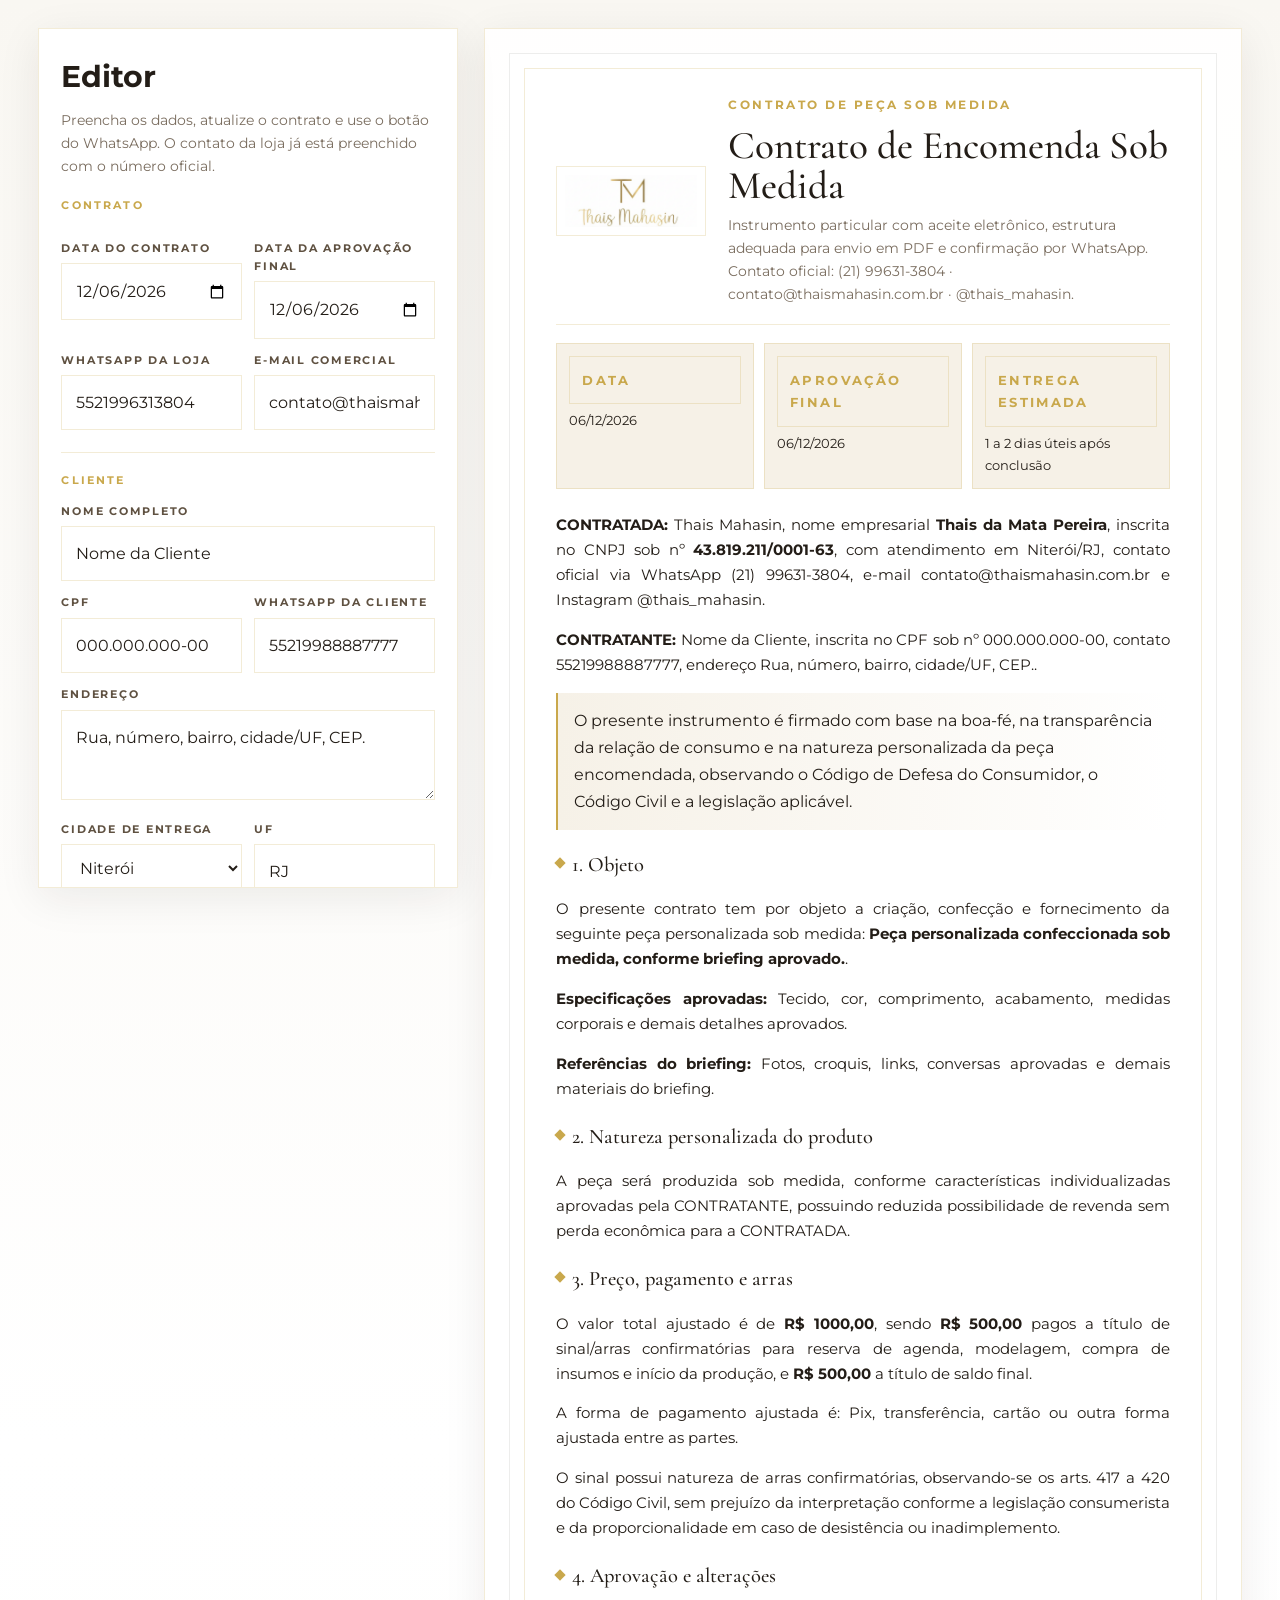
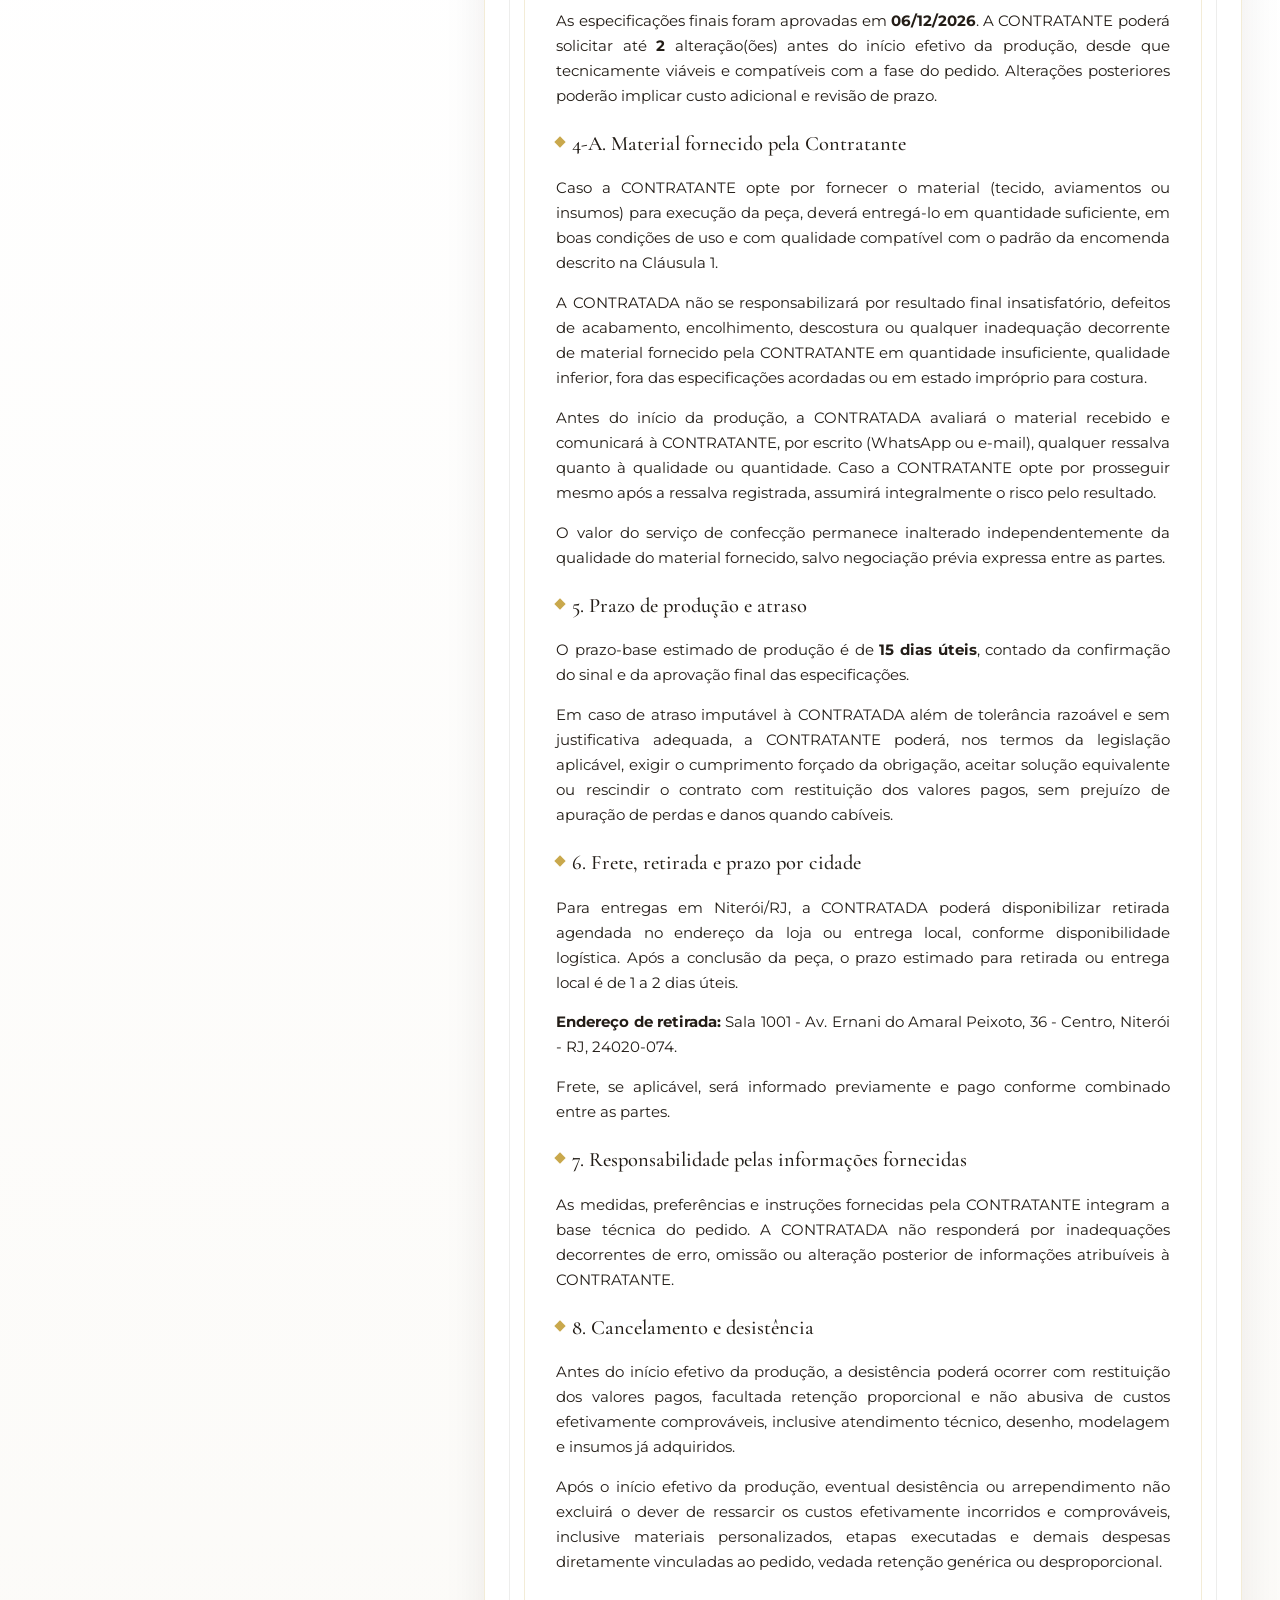
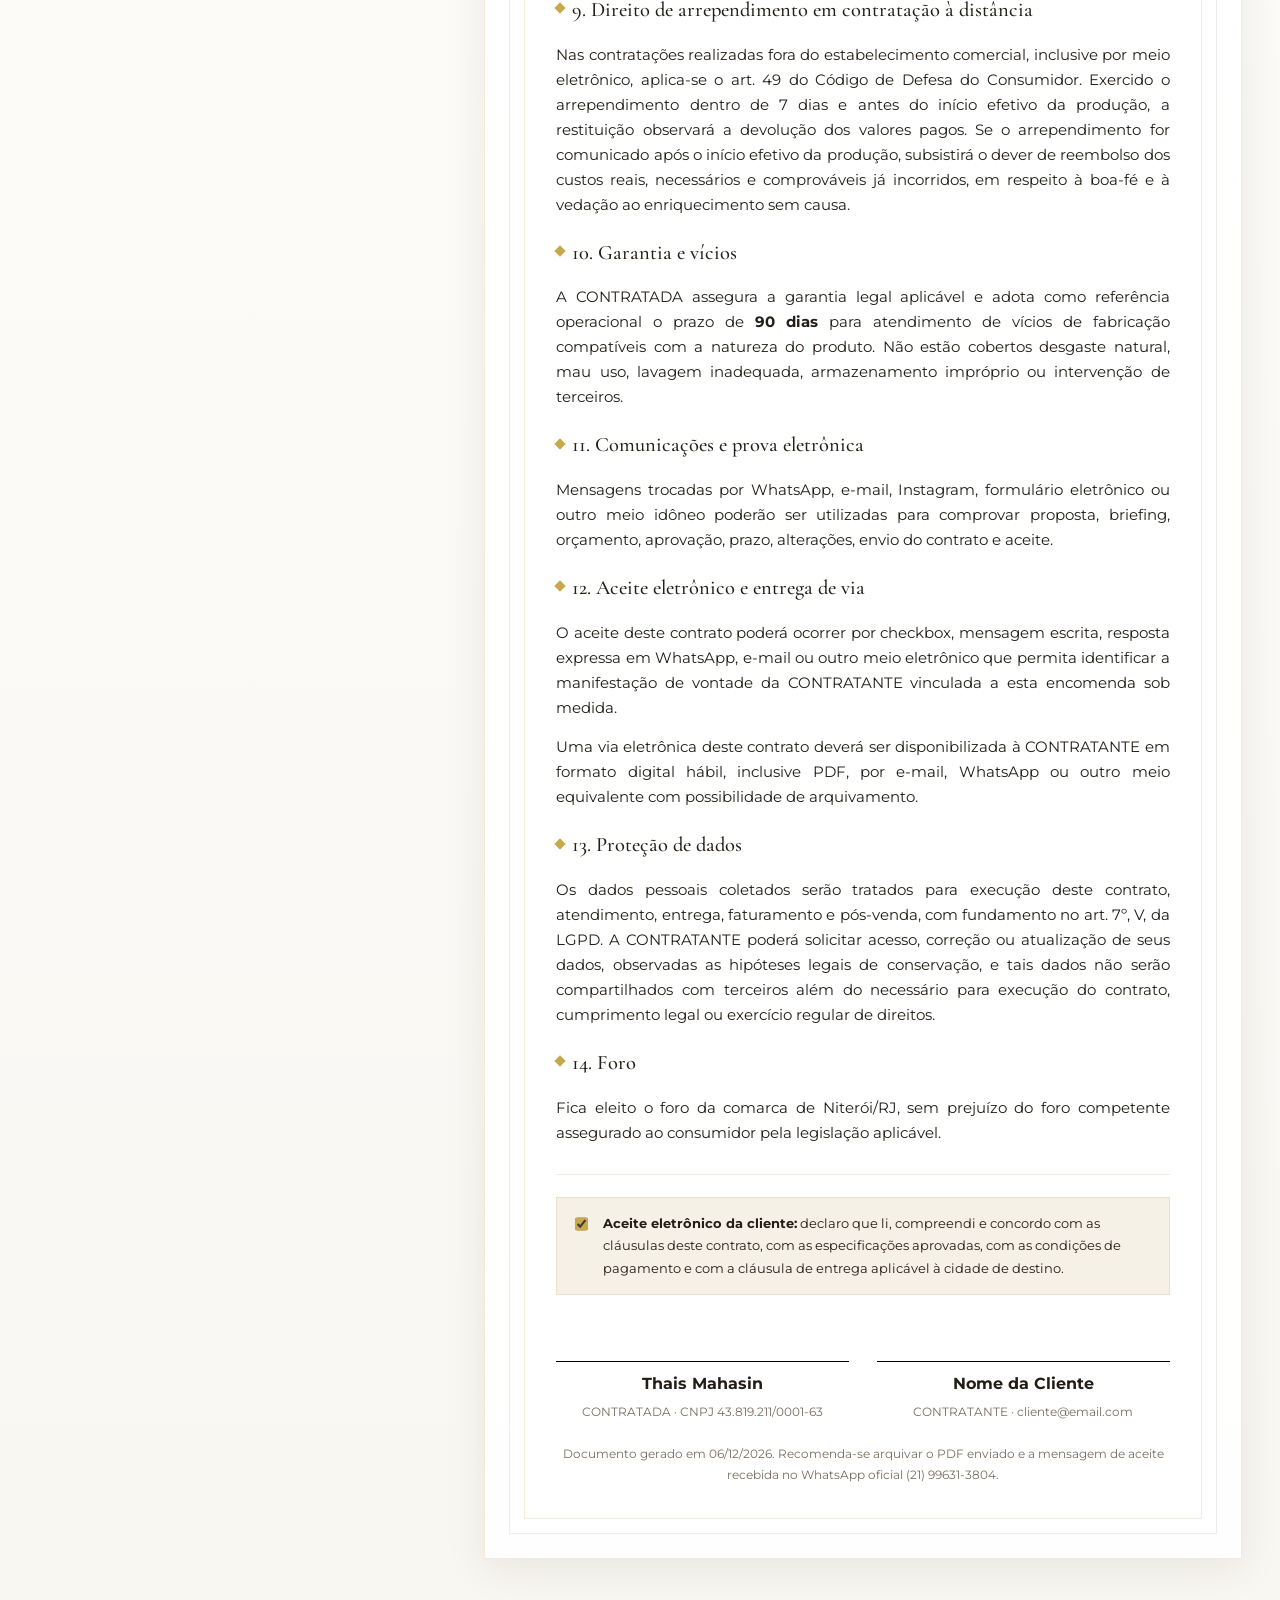
==== commit c682a392: "Revise contract HTML with updated store info Updated contract details including store contact inform" ====
--- a/contract.html
+++ b/contract.html
@@ -80,7 +80,7 @@
     .contract-logo { width: 150px; background: #fff; border: 1px solid var(--line); padding: 8px; }
     .contract-title { margin: 0 0 8px; font-size: 2.45rem; line-height: 1.02; }
     .contract-sub { color: var(--muted); font-size: .85rem; }
-    .ribbon { display: grid; grid-template-columns: repeat(4, 1fr); gap: 10px; margin: 18px 0 24px; }
+    .ribbon { display: grid; grid-template-columns: repeat(3, 1fr); gap: 10px; margin: 18px 0 24px; }
     .ribbon div { border: 1px solid var(--line); background: var(--soft); padding: 12px; font-size: .82rem; }
     .mini { font-size: .63rem; text-transform: uppercase; letter-spacing: .18em; color: var(--gold); font-weight: 700; margin-bottom: 5px; }
     .contract-body p, .contract-body li { font-size: .92rem; text-align: justify; }
@@ -120,28 +120,27 @@
       <div class="grid">
         <aside class="panel">
           <h3 class="panel-title">Editor</h3>
-          <p class="panel-sub">Preencha os dados, atualize o contrato e use o botão do WhatsApp. Troque o número da loja para o número oficial que receberá o aceite.</p>
-
+          <p class="panel-sub">Preencha os dados, atualize o contrato e use o botão do WhatsApp. O contato da loja já está preenchido com o número oficial.</p>
           <div class="section">
-            <div class="section-name">Pedido</div>
-            <div class="two">
-              <div>
-                <label for="orderNumber">Número do pedido</label>
-                <input id="orderNumber" />
-              </div>
+            <div class="section-name">Contrato</div>
+            <div class="two">
               <div>
                 <label for="contractDate">Data do contrato</label>
                 <input id="contractDate" type="date" />
               </div>
-            </div>
-            <div class="two">
               <div>
                 <label for="approvalDate">Data da aprovação final</label>
                 <input id="approvalDate" type="date" />
               </div>
+            </div>
+            <div class="two">
               <div>
                 <label for="storeWhatsApp">WhatsApp da loja</label>
-                <input id="storeWhatsApp" value="5521999999999" />
+                <input id="storeWhatsApp" value="5521996313804" />
+              </div>
+              <div>
+                <label for="storeEmail">E-mail comercial</label>
+                <input id="storeEmail" value="contato@thaismahasin.com.br" />
               </div>
             </div>
           </div>
@@ -228,7 +227,7 @@
             <label for="paymentMethod">Forma de pagamento</label>
             <input id="paymentMethod" value="Pix, transferência, cartão ou outra forma ajustada entre as partes" />
             <label for="pickupAddress">Endereço de retirada</label>
-            <textarea id="pickupAddress">Rua João Fonseca, 25, Largo da Batalha, Niterói/RJ, CEP 24310-460.</textarea>
+            <textarea id="pickupAddress">Sala 1001 - Av. Ernani do Amaral Peixoto, 36 - Centro, Niterói - RJ, 24020-074.</textarea>
             <label for="extraDelivery">Observações sobre entrega</label>
             <textarea id="extraDelivery">Frete, se aplicável, será informado previamente e pago conforme combinado entre as partes.</textarea>
           </div>
@@ -240,7 +239,7 @@
           </div>
 
           <div class="hint">
-            O botão <strong>Aceitar contrato</strong> abre o WhatsApp com uma mensagem pronta para a cliente confirmar o pedido. Esse aceite é útil como prova complementar junto com o PDF enviado à cliente.
+            O botão <strong>Aceitar contrato</strong> abre o WhatsApp oficial da marca com uma mensagem pronta para a cliente confirmar eletronicamente a encomenda. Esse aceite é útil como prova complementar junto com o PDF enviado à cliente.
           </div>
         </aside>
 
@@ -259,7 +258,12 @@
       legalName: 'Thais da Mata Pereira',
       cnpj: '43.819.211/0001-63',
       city: 'Niterói/RJ',
-      address: 'Rua João Fonseca, 25, Largo da Batalha, Niterói/RJ, CEP 24310-460.'
+      pickupAddress: 'Sala 1001 - Av. Ernani do Amaral Peixoto, 36 - Centro, Niterói - RJ, 24020-074.',
+      whatsapp: '(21) 99631-3804',
+      whatsappDigits: '5521996313804',
+      email: 'contato@thaismahasin.com.br',
+      instagram: '@thais_mahasin',
+      hours: 'Seg a Sex, 9h – 18h'
     };
 
     function g(id) { return document.getElementById(id).value.trim(); }
@@ -267,10 +271,6 @@
       if (!v) return '__/__/____';
       const [y,m,d] = v.split('-');
       return `${d}/${m}/${y}`;
-    }
-    function orderNo() {
-      const d = new Date();
-      return `TM-${d.getFullYear()}${String(d.getMonth()+1).padStart(2,'0')}${String(d.getDate()).padStart(2,'0')}-${Math.floor(Math.random()*900+100)}`;
     }
     function normalizePhone(v) { return (v || '').replace(/\D/g, ''); }
 
@@ -301,7 +301,6 @@
 
     function dataObj() {
       return {
-        orderNumber: g('orderNumber'),
         contractDate: fmtDate(g('contractDate')),
         approvalDate: fmtDate(g('approvalDate')),
         clientName: g('clientName'),
@@ -335,19 +334,18 @@
           <div>
             <div class="eyebrow">Contrato de peça sob medida</div>
             <h1 class="contract-title">Contrato de Encomenda Sob Medida</h1>
-            <div class="contract-sub">Instrumento particular com aceite eletrônico, cláusula dinâmica de frete e estrutura adequada para envio em PDF e confirmação por WhatsApp.</div>
+            <div class="contract-sub">Instrumento particular com aceite eletrônico, estrutura adequada para envio em PDF e confirmação por WhatsApp. Contato oficial: ${COMPANY.whatsapp} · ${COMPANY.email} · ${COMPANY.instagram}.</div>
           </div>
         </div>
 
         <div class="ribbon">
-          <div><div class="mini">Pedido</div>${d.orderNumber}</div>
           <div><div class="mini">Data</div>${d.contractDate}</div>
           <div><div class="mini">Aprovação final</div>${d.approvalDate}</div>
           <div><div class="mini">Entrega estimada</div>${freight.eta}</div>
         </div>
 
         <div class="contract-body">
-          <p><strong>CONTRATADA:</strong> ${COMPANY.fantasyName}, nome empresarial <strong>${COMPANY.legalName}</strong>, inscrita no CNPJ sob nº <strong>${COMPANY.cnpj}</strong>, com sede operacional em ${COMPANY.address}.</p>
+          <p><strong>CONTRATADA:</strong> ${COMPANY.fantasyName}, nome empresarial <strong>${COMPANY.legalName}</strong>, inscrita no CNPJ sob nº <strong>${COMPANY.cnpj}</strong>, com atendimento em ${COMPANY.city}, contato oficial via WhatsApp ${COMPANY.whatsapp}, e-mail ${COMPANY.email} e Instagram ${COMPANY.instagram}.</p>
           <p><strong>CONTRATANTE:</strong> ${d.clientName}, inscrita no CPF sob nº ${d.clientDoc}, contato ${d.clientPhone}, endereço ${d.clientAddress}.</p>
 
           <div class="highlight">O presente instrumento é firmado com base na boa-fé, na transparência da relação de consumo e na natureza personalizada da peça encomendada, observando o Código de Defesa do Consumidor, o Código Civil e a legislação aplicável.</div>
@@ -400,7 +398,7 @@
           <p>Mensagens trocadas por WhatsApp, e-mail, Instagram, formulário eletrônico ou outro meio idôneo poderão ser utilizadas para comprovar proposta, briefing, orçamento, aprovação, prazo, alterações, envio do contrato e aceite.</p>
 
           <h3 class="clause-title">12. Aceite eletrônico e entrega de via</h3>
-          <p>O aceite deste contrato poderá ocorrer por checkbox, mensagem escrita, resposta expressa em WhatsApp, e-mail ou outro meio eletrônico que permita identificar a manifestação de vontade da CONTRATANTE vinculada ao pedido nº <strong>${d.orderNumber}</strong>.</p>
+          <p>O aceite deste contrato poderá ocorrer por checkbox, mensagem escrita, resposta expressa em WhatsApp, e-mail ou outro meio eletrônico que permita identificar a manifestação de vontade da CONTRATANTE vinculada a esta encomenda sob medida.</p>
           <p>Uma via eletrônica deste contrato deverá ser disponibilizada à CONTRATANTE em formato digital hábil, inclusive PDF, por e-mail, WhatsApp ou outro meio equivalente com possibilidade de arquivamento.</p>
 
           <h3 class="clause-title">13. Proteção de dados</h3>
@@ -412,7 +410,7 @@
           <div class="signature">
             <div class="accept-box">
               <input type="checkbox" checked />
-              <div><strong>Aceite eletrônico da cliente:</strong> declaro que li, compreendi e concordo com as cláusulas deste contrato, com as especificações aprovadas, com o pedido nº <strong>${d.orderNumber}</strong>, com as condições de pagamento e com a cláusula de entrega aplicável à cidade de destino.</div>
+              <div><strong>Aceite eletrônico da cliente:</strong> declaro que li, compreendi e concordo com as cláusulas deste contrato, com as especificações aprovadas, com as condições de pagamento e com a cláusula de entrega aplicável à cidade de destino.</div>
             </div>
             <div class="sign-grid">
               <div class="sign">
@@ -426,19 +424,9 @@
                 <span style="color: var(--muted); font-size: .78rem;">CONTRATANTE · ${d.digitalEmail}</span>
               </div>
             </div>
-            <div class="sign-grid">
-              <div class="sign">
-                <div class="line"></div>
-                <strong>Testemunha 1</strong>
-              </div>
-              <div class="sign">
-                <div class="line"></div>
-                <strong>Testemunha 2</strong>
-              </div>
-            </div>
-          </div>
-
-          <div class="foot">Pedido ${d.orderNumber} · Documento gerado em ${d.contractDate}. Recomenda-se arquivar o PDF enviado e a mensagem de aceite recebida no WhatsApp.</div>
+          </div>
+
+          <div class="foot">Documento gerado em ${d.contractDate}. Recomenda-se arquivar o PDF enviado e a mensagem de aceite recebida no WhatsApp oficial ${COMPANY.whatsapp}.</div>
         </div>
       `;
     }
@@ -454,12 +442,12 @@
       const message = [
         'Olá, Thais Mahasin.',
         '',
-        `Eu, ${d.clientName}, confirmo o ACEITE ELETRÔNICO do contrato referente ao pedido nº ${d.orderNumber}.`,
+        `Eu, ${d.clientName}, confirmo o ACEITE ELETRÔNICO deste contrato de encomenda sob medida.`,
         `CPF: ${d.clientDoc}`,
         `Data do contrato: ${d.contractDate}`,
         `Data de aprovação final: ${d.approvalDate}`,
         '',
-        'Declaro que li e concordo com as cláusulas do contrato, com as especificações da peça sob medida, com as condições de pagamento, com a política de alterações, com o prazo de produção e com a cláusula de frete/entrega aplicável ao meu pedido.',
+        'Declaro que li e concordo com as cláusulas do contrato, com as especificações da peça sob medida, com as condições de pagamento, com a política de alterações, com o prazo de produção e com a cláusula de frete/entrega aplicável à minha encomenda.',
         '',
         'Também confirmo o recebimento de uma via digital do contrato.',
         '',
@@ -474,7 +462,6 @@
 
     function fillExample() {
       const today = new Date().toISOString().slice(0,10);
-      document.getElementById('orderNumber').value = orderNo();
       document.getElementById('contractDate').value = today;
       document.getElementById('approvalDate').value = today;
       document.getElementById('clientName').value = 'Marina Oliveira';
@@ -484,11 +471,11 @@
       document.getElementById('clientCity').value = 'Niterói';
       document.getElementById('clientState').value = 'RJ';
       document.getElementById('digitalEmail').value = 'marina@email.com';
+      document.getElementById('pickupAddress').value = 'Sala 1001 - Av. Ernani do Amaral Peixoto, 36 - Centro, Niterói - RJ, 24020-074.';
       updateContract();
     }
 
     (function init() {
-      document.getElementById('orderNumber').value = orderNo();
       const today = new Date().toISOString().slice(0,10);
       document.getElementById('contractDate').value = today;
       document.getElementById('approvalDate').value = today;
